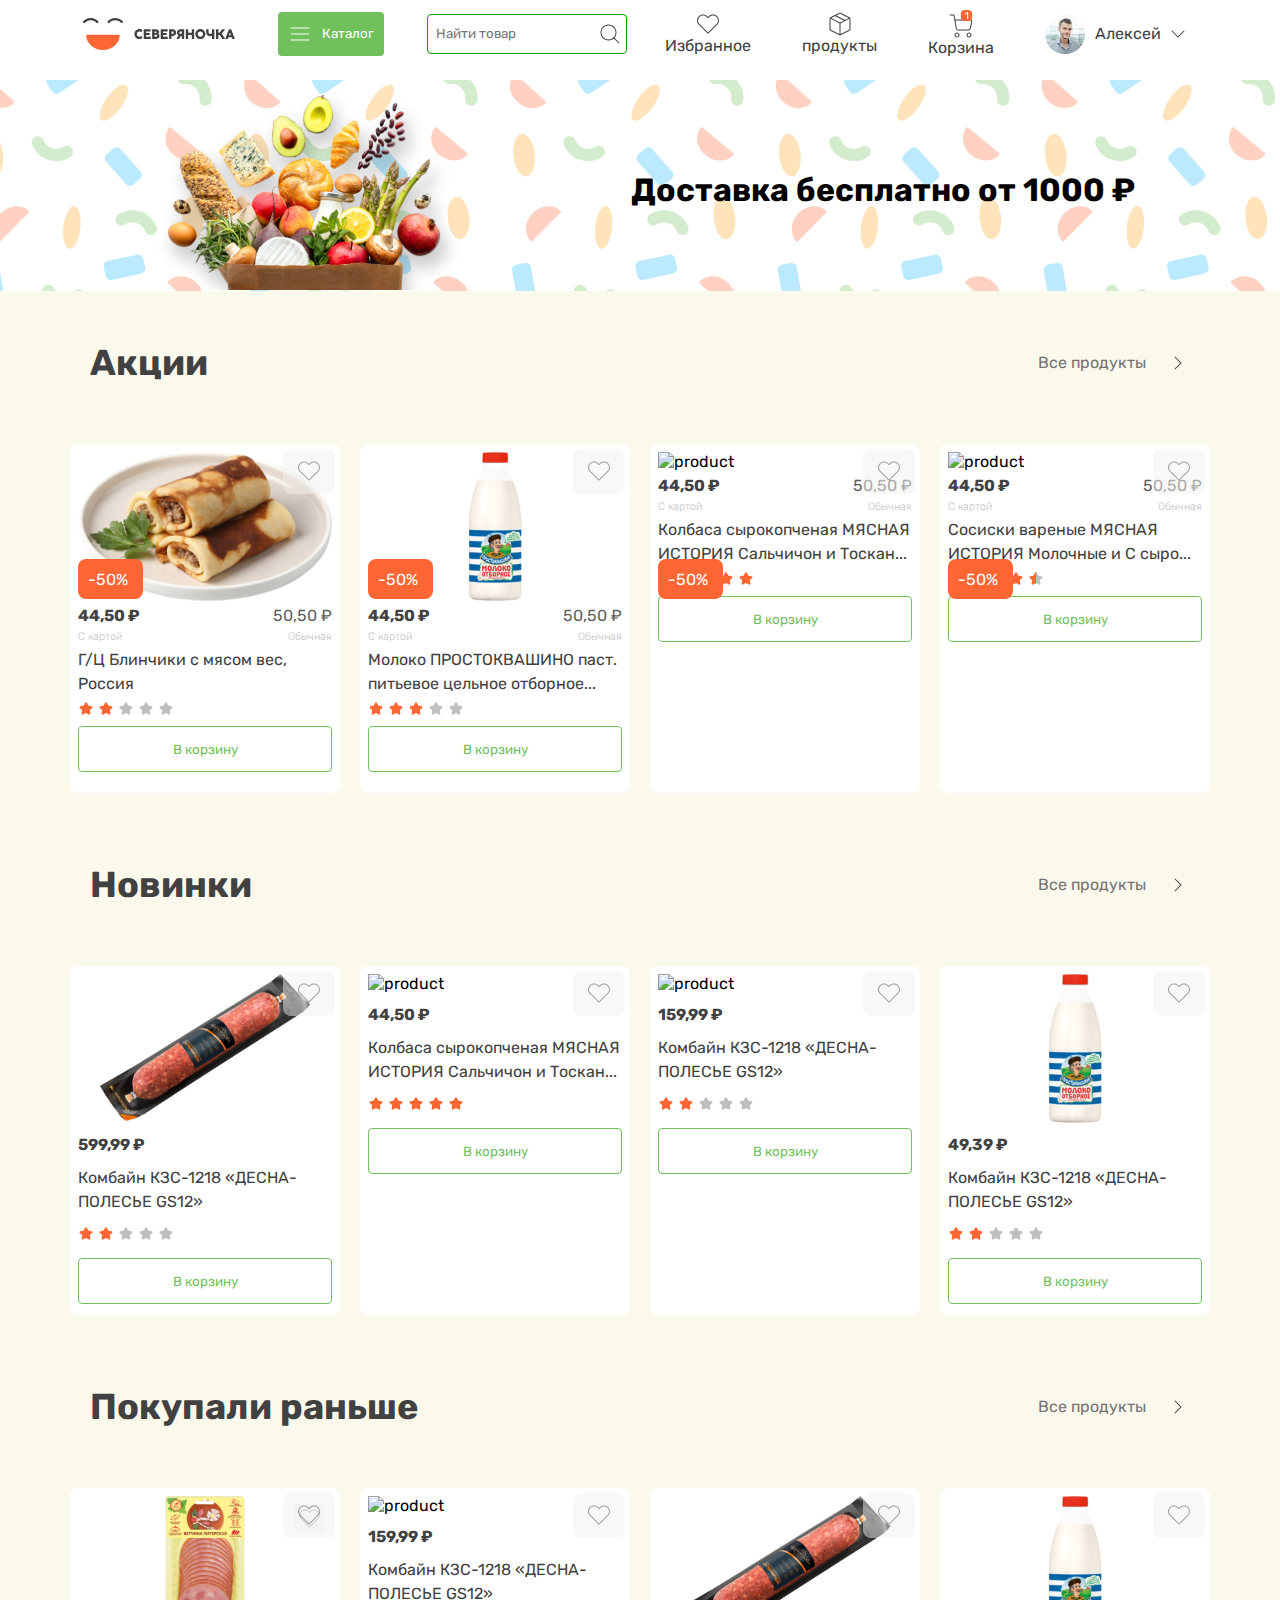
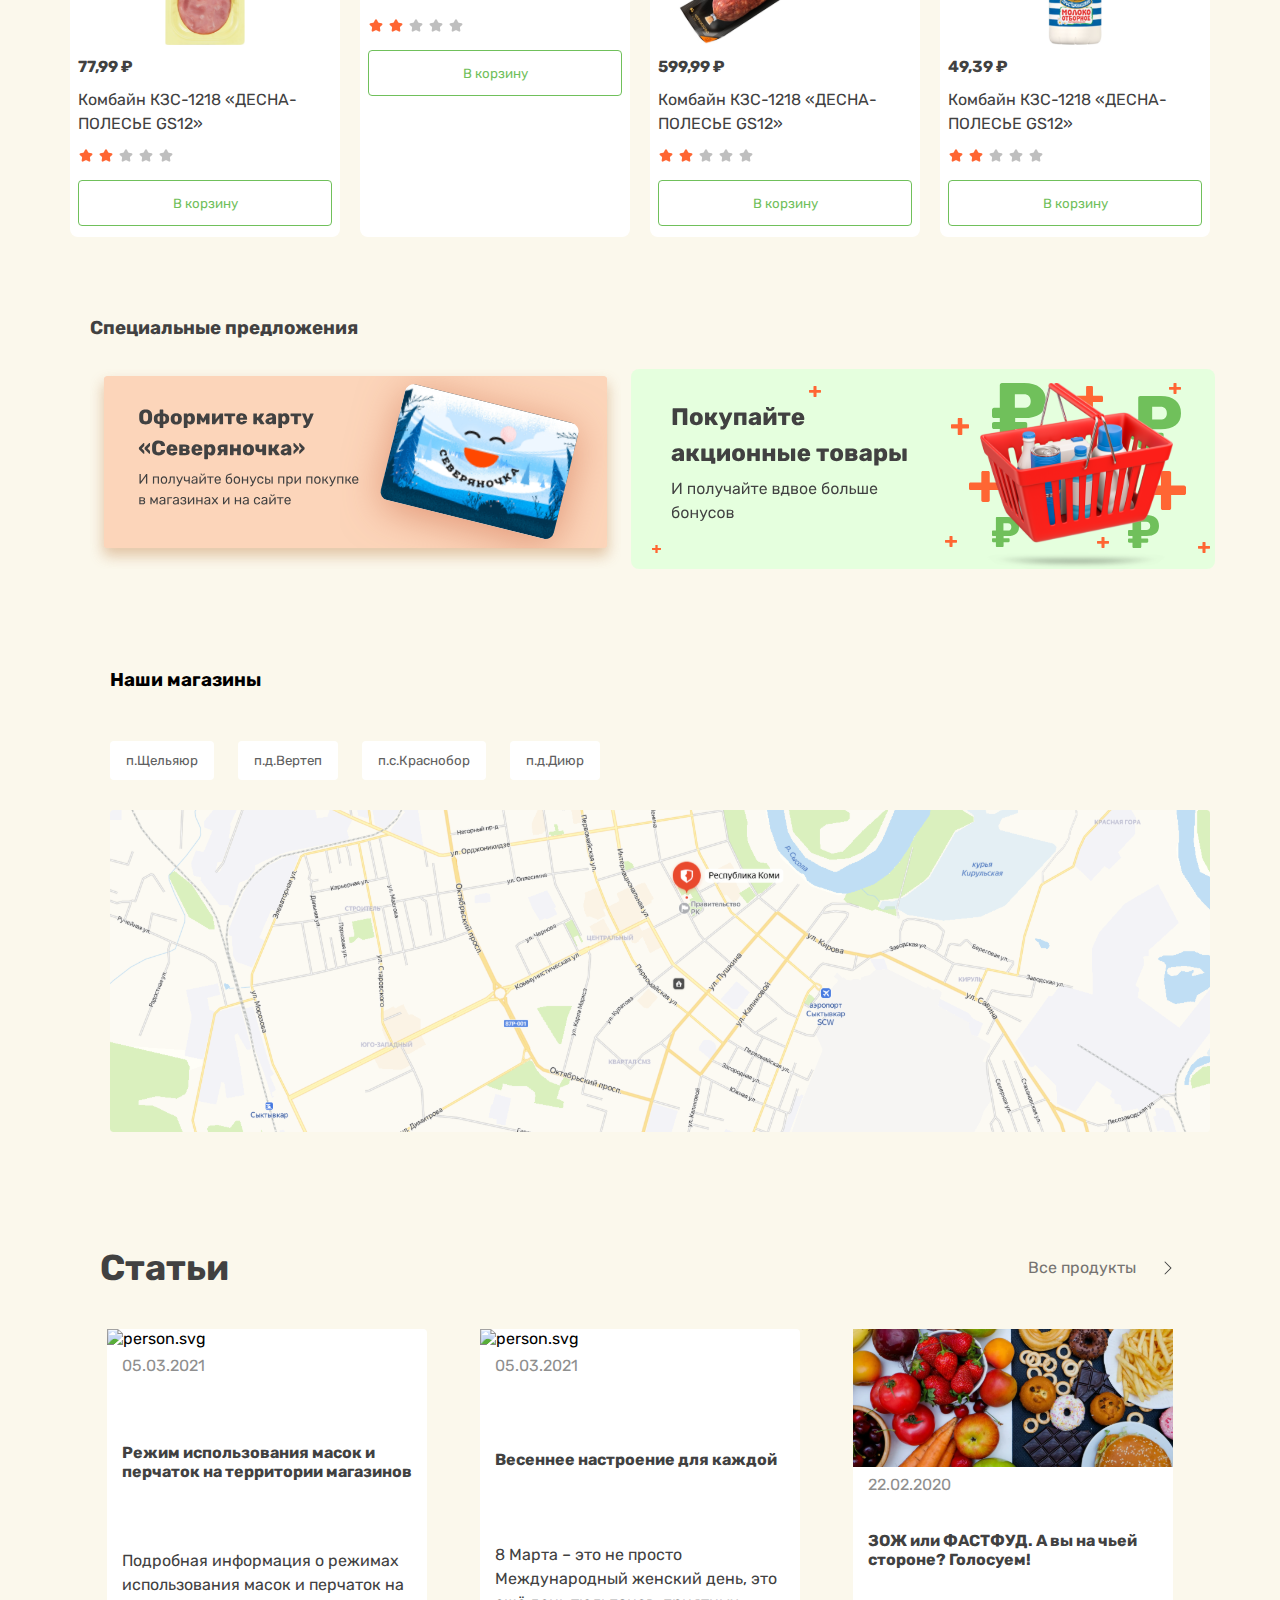
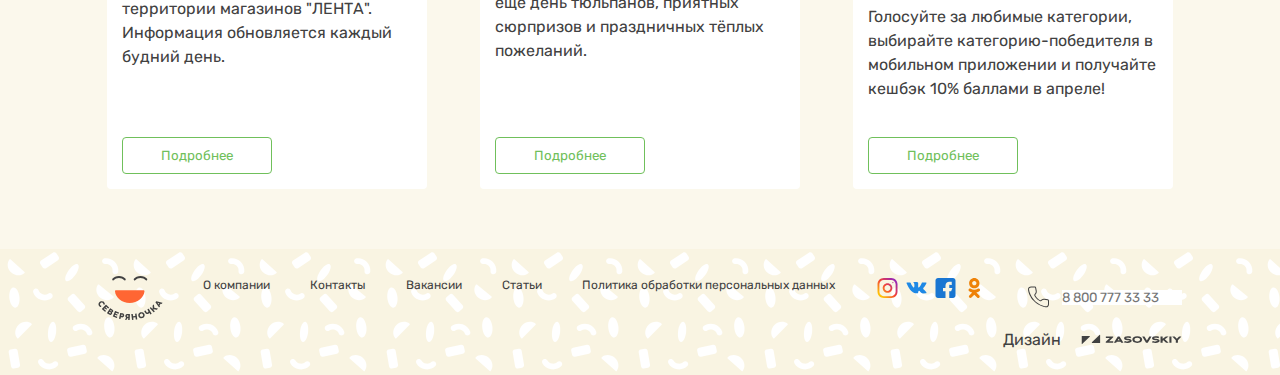
==== index.html @ 85b40b9f "HTML CSS finished" ====
<!DOCTYPE html>
<html lang="en">
  <head>
    <meta charset="UTF-8">
    <meta name="viewport" content="width=device-width, initial-scale=1.0" />
    <link rel="stylesheet" href="./scss/style.css">
    <title>Ecommerce</title>
  </head>
  <body>

    <header class="header">
      <div class="container">
        <div class="main_header">
          <div class="left">
            <img src="./assets/images/icons/logo.svg" alt="Logo.png">
           
          <button>
            <img src="./assets/images/icons/menu.svg" alt="menu">
            <p>Каталог</p>
          </button>
          <div class="input">
            <input type="search" placeholder="Найти товар" >
          <img src="./assets/images/icons/search.svg" alt=""></div>
        </div>  
        <div class="right">
          <a href="#"><img src="./assets/images/icons/heart.svg" alt=""> Избранное</a>
          <a href="#">
            <img src="./assets/images/icons/package.svg" alt=""> продукты</a>
            <a href="#"><img src="./assets/images/icons/shopping-cart-notice-num.svg" alt=""> Корзина</a>
            <div class="person">
              <img src="./assets/images/icons/avatar.svg" alt="person">
              <p style="color:rgba(65, 65, 65, 1);font-weight: 400;">Алексей</p>
              <img src="./assets/images/icons/Shape (Stroke).svg" alt="">
            </div>
        </div>
      </div>
      </div>

     
      
    </header>

    <main>
      <section class="main_1">
        <div class="container">
            <div class="asos">
              <img src="./assets/images/icons/img.svg" alt="">
              <h1>Доставка бесплатно от 1000 ₽</h1>
            </div>
        </div>
       

      </section>
      <section class="cards">
        <div class="container">
        <div class="aksiya">
          <h1>Акции</h1>
          <div class="vse"><p>Все продукты</p>
            <img style="cursor:pointer" src="./assets/images/icons/chevron-right.svg" alt=""></div>
        </div>
<div class="hammasi">
  
  <div class="card">
    <img src="./assets/images/icons/image.svg" alt="product">
    <div class="cost">
      <strong>44,50 ₽</strong>
      <p>50,50 ₽</p>
    </div>
    <div class="cost">
      <h6>С картой</h6>
      <h6>Обычная</h6>
    </div>
    <div class="bes">
      <h5>Г/Ц Блинчики с мясом вес, Россия</h5>
    </div>
    <div class="st">
      <img src="./assets/images/icons/star.svg" alt="star">
      <img src="./assets/images/icons/star.svg" alt="star">
      <img src="./assets/images/icons/star (1).svg" alt="star">
      <img src="./assets/images/icons/star (1).svg" alt="star">
      <img src="./assets/images/icons/star (1).svg" alt="star">
    </div>

    <button>В корзину</button>
  </div>
  <div class="card">
    <img src="./assets/images/icons/kefir.svg" alt="product">
    <div class="cost">
      <strong>44,50 ₽</strong>
      <p>50,50 ₽</p>
    </div>
    <div class="cost">
      <h6>С картой</h6>
      <h6>Обычная</h6>
    </div>
    <div class="bes">
      <h5>Молоко ПРОСТОКВАШИНО паст. питьевое цельное отборное...</h5>
    </div>
    <div class="st">
      <img src="./assets/images/icons/star.svg" alt="star">
      <img src="./assets/images/icons/star.svg" alt="star">
      <img src="./assets/images/icons/star.svg" alt="star">
      <!-- <img src="./assets/images/icons/star (1).svg" alt="star"> -->
      <img src="./assets/images/icons/star (1).svg" alt="star">
      <img src="./assets/images/icons/star (1).svg" alt="star">
    </div>

    <button>В корзину</button>
  </div>
  <div class="card">
    <img src="./assets/images/icons/kitob.svg" alt="product">
    <div class="cost">
      <strong>44,50 ₽</strong>
      <p>50,50 ₽</p>
    </div>
    <div class="cost">
      <h6>С картой</h6>
      <h6>Обычная</h6>
    </div>
    <div class="bes">
      <h5>Колбаса сырокопченая МЯСНАЯ ИСТОРИЯ Сальчичон и Тоскан...</h5>
    </div>
    <div class="st">
      <img src="./assets/images/icons/star.svg" alt="star">
      <img src="./assets/images/icons/star.svg" alt="star">
      <img src="./assets/images/icons/star.svg" alt="star">
      <img src="./assets/images/icons/star.svg" alt="star">
      <img src="./assets/images/icons/star.svg" alt="star">
      <!-- <img src="./assets/images/icons/star (1).svg" alt="star">
      <img src="./assets/images/icons/star (1).svg" alt="star">
      <img src="./assets/images/icons/star (1).svg" alt="star"> -->
    </div>

    <button>В корзину</button>
  </div>
  <div class="card">
    <img src="./assets/images/icons/sasiska.svg" alt="product">
    <div class="cost">
      <strong>44,50 ₽</strong>
      <p>50,50 ₽</p>
    </div>
    <div class="cost">
      <h6>С картой</h6>
      <h6>Обычная</h6>
    </div>
    <div class="bes">
      <h5>Сосиски вареные МЯСНАЯ ИСТОРИЯ Молочные и С сыро...</h5>
    </div>
    <div class="st">
      <img src="./assets/images/icons/star.svg" alt="star">
      <img src="./assets/images/icons/star.svg" alt="star">
      <img src="./assets/images/icons/star.svg" alt="star">
      <img src="./assets/images/icons/star.svg" alt="star">
      <img src="./assets/images/icons/yarimta.svg" alt="star">
      <!-- <img src="./assets/images/icons/star (1).svg" alt="star">
      <img src="./assets/images/icons/star (1).svg" alt="star">
      <img src="./assets/images/icons/star (1).svg" alt="star"> -->
    </div>

    <button>В корзину</button>
  </div>
</div>

<div class="novinki">
  <div class="aksiya">
    <h1>Новинки</h1>
    <div class="vse"><p>Все продукты</p>
      <img style="cursor:pointer" src="./assets/images/icons/chevron-right.svg" alt=""></div>
  </div>
  <div class="hammasi">
  <div class="card2">
    <img src="./assets/images/icons/kalbasa.svg" alt="product">
    <div class="cost">
      <strong>599,99 ₽</strong>
    </div>
  
    <div class="bes">
      <h5>Комбайн КЗС-1218 «ДЕСНА-ПОЛЕСЬЕ GS12»</h5>
    </div>
    <div class="st">
      <img src="./assets/images/icons/star.svg" alt="star">
      <img src="./assets/images/icons/star.svg" alt="star">
      
      <img src="./assets/images/icons/star (1).svg" alt="star">
      <img src="./assets/images/icons/star (1).svg" alt="star">
      <img src="./assets/images/icons/star (1).svg" alt="star">
    </div>

    <button>В корзину</button>
  </div>
  <div class="card2">
    <img src="./assets/images/icons/kitob.svg" alt="product">
    <div class="cost">
      <strong>44,50 ₽</strong>
    </div>
  
    <div class="bes">
      <h5>Колбаса сырокопченая МЯСНАЯ ИСТОРИЯ Сальчичон и Тоскан...</h5>
    </div>
    <div class="st">
      <img src="./assets/images/icons/star.svg" alt="star">
      <img src="./assets/images/icons/star.svg" alt="star">
      <img src="./assets/images/icons/star.svg" alt="star">
      <img src="./assets/images/icons/star.svg" alt="star">
      <img src="./assets/images/icons/star.svg" alt="star">
    
    </div>

    <button>В корзину</button>
  </div>
  <div class="card2">
    <img src="./assets/images/icons/sasiska.svg" alt="product">
    <div class="cost">
      <strong>159,99 ₽</strong>
    </div>
  
    <div class="bes">
      <h5>Комбайн КЗС-1218 «ДЕСНА-ПОЛЕСЬЕ GS12»</h5>
    </div>
    <div class="st">
      <img src="./assets/images/icons/star.svg" alt="star">
      <img src="./assets/images/icons/star.svg" alt="star">
      <!-- <img src="./assets/images/icons/star.svg" alt="star">
      <img src="./assets/images/icons/star.svg" alt="star">
      <img src="./assets/images/icons/yarimta.svg" alt="star"> -->
      <img src="./assets/images/icons/star (1).svg" alt="star">
      <img src="./assets/images/icons/star (1).svg" alt="star">
      <img src="./assets/images/icons/star (1).svg" alt="star">
    </div>

    <button>В корзину</button>
  </div>
  <div class="card2">
    <img src="./assets/images/icons/kefir.svg" alt="product">
    <div class="cost">
      <strong>49,39 ₽</strong>
    </div>
  
    <div class="bes">
      <h5>Комбайн КЗС-1218 «ДЕСНА-ПОЛЕСЬЕ GS12»</h5>
    </div>
    <div class="st">
      <img src="./assets/images/icons/star.svg" alt="star">
      <img src="./assets/images/icons/star.svg" alt="star">
      <!-- <img src="./assets/images/icons/star.svg" alt="star">
      <img src="./assets/images/icons/star.svg" alt="star">
      <img src="./assets/images/icons/yarimta.svg" alt="star"> -->
      <img src="./assets/images/icons/star (1).svg" alt="star">
      <img src="./assets/images/icons/star (1).svg" alt="star">
      <img src="./assets/images/icons/star (1).svg" alt="star">
    </div>

    <button>В корзину</button>
  </div>
</div>
</div>
<div class="novinki">
  <div class="aksiya">
    <h1>Покупали раньше</h1>
    <div class="vse"><p>Все продукты</p>
      <img style="cursor:pointer" src="./assets/images/icons/chevron-right.svg" alt=""></div>
  </div>
  <div class="hammasi">
  <div class="card2">
    <img src="./assets/images/icons/kalbasa2.svg" alt="product">
    <div class="cost">
      <strong>77,99 ₽</strong>
    </div>
  
    <div class="bes">
      <h5>Комбайн КЗС-1218 «ДЕСНА-ПОЛЕСЬЕ GS12»</h5>
    </div>
    <div class="st">
      <img src="./assets/images/icons/star.svg" alt="star">
      <img src="./assets/images/icons/star.svg" alt="star">
      <img src="./assets/images/icons/star (1).svg" alt="star">
      <img src="./assets/images/icons/star (1).svg" alt="star">
      <img src="./assets/images/icons/star (1).svg" alt="star">
    </div>

    <button>В корзину</button>
  </div>
  <div class="card2">
    <img src="./assets/images/icons/kitob.svg" alt="product">
    <div class="cost">
      <strong>159,99 ₽</strong>
    </div>
  
    <div class="bes">
      <h5>Комбайн КЗС-1218 «ДЕСНА-ПОЛЕСЬЕ GS12»</h5>
    </div>
    <div class="st">
      <img src="./assets/images/icons/star.svg" alt="star">
      <img src="./assets/images/icons/star.svg" alt="star">
      <img src="./assets/images/icons/star (1).svg" alt="star">
      <img src="./assets/images/icons/star (1).svg" alt="star">
      <img src="./assets/images/icons/star (1).svg" alt="star">
    </div>

    <button>В корзину</button>
  </div>
  <div class="card2">
    <img src="./assets/images/icons/kalbasa.svg" alt="product">
    <div class="cost">
      <strong>599,99 ₽</strong>
    </div>
  
    <div class="bes">
      <h5>Комбайн КЗС-1218 «ДЕСНА-ПОЛЕСЬЕ GS12»</h5>
    </div>
    <div class="st">
      <img src="./assets/images/icons/star.svg" alt="star">
      <img src="./assets/images/icons/star.svg" alt="star">
      <!-- <img src="./assets/images/icons/star.svg" alt="star">
      <img src="./assets/images/icons/star.svg" alt="star">
      <img src="./assets/images/icons/yarimta.svg" alt="star"> -->
      <img src="./assets/images/icons/star (1).svg" alt="star">
      <img src="./assets/images/icons/star (1).svg" alt="star">
      <img src="./assets/images/icons/star (1).svg" alt="star">
    </div>

    <button>В корзину</button>
  </div>
  <div class="card2">
    <img src="./assets/images/icons/kefir.svg" alt="product">
    <div class="cost">
      <strong>49,39 ₽</strong>
    </div>
  
    <div class="bes">
      <h5>Комбайн КЗС-1218 «ДЕСНА-ПОЛЕСЬЕ GS12»</h5>
    </div>
    <div class="st">
      <img src="./assets/images/icons/star.svg" alt="star">
      <img src="./assets/images/icons/star.svg" alt="star">
      <!-- <img src="./assets/images/icons/star.svg" alt="star">
      <img src="./assets/images/icons/star.svg" alt="star">
      <img src="./assets/images/icons/yarimta.svg" alt="star"> -->
      <img src="./assets/images/icons/star (1).svg" alt="star">
      <img src="./assets/images/icons/star (1).svg" alt="star">
      <img src="./assets/images/icons/star (1).svg" alt="star">
    </div>

    <button>В корзину</button>
  </div>
</div>
</div>
      </div>
      </section>

      <section class="karta">
        <div class="container">
          <div class="ban">
        <h3>Специальные предложения</h3>
        <div class="banners">
          <img src="./assets/images/icons/banner-hover.svg" alt="banner1">
          <img src="./assets/images/icons/banner.svg" alt="">

        </div>
      </div>
      </div>
      </section>

      <section class="magazin">
        <div class="container">
          <div class="ich">
        <h3>Наши магазины</h3>
        <div class="btn">
          <button>п.Щельяюр</button>
          <button>п.д.Вертеп</button>
          <button>п.с.Краснобор</button>
          <button>п.д.Диюр</button>
        </div>
        <img src="./assets/images/icons/karta.svg" alt="karta">

      </div>
      </div>
      </section>

      <div class="stati">
        <div class="container">
          <div class="aksiya">
            <h1>Статьи</h1>
            <div class="vse"><p>Все продукты</p>
              <img style="cursor:pointer" src="./assets/images/icons/chevron-right.svg" alt=""></div>
          </div>
          <div class="stati_cards">
            <div class="stati_cards_card">
              <img src="./assets/images/icons/odam1.svg" alt="person.svg">
              <div class="but">
                <p>05.03.2021</p>
              <strong>Режим использования масок и перчаток на территории магазинов</strong>
              <h5>Подробная информация о режимах использования масок и перчаток на территории магазинов "ЛЕНТА". Информация обновляется каждый будний день.</h5>
              <button>Подробнее</button>
              </div>

            </div>
            <div class="stati_cards_card">
              <img src="./assets/images/icons/tabiat.svg" alt="person.svg">
              <div class="but">
                <p>05.03.2021</p>
              <strong>Весеннее настроение для каждой</strong>
              <h5>8 Марта – это не просто Международный женский день, это ещё день тюльпанов, приятных сюрпризов и праздничных тёплых пожеланий.</h5>
              <button>Подробнее</button>
              </div>

            </div>
            <div class="stati_cards_card">
              <img src="./assets/images/icons/meva.svg" alt="person.svg">
              <div class="but">
                <p>22.02.2020</p>
              <strong>ЗОЖ или ФАСТФУД. А вы на чьей стороне? Голосуем!</strong>
              <h5>Голосуйте за любимые категории, выбирайте категорию-победителя в мобильном приложении и получайте кешбэк 10% баллами в апреле!</h5>
              <button>Подробнее</button>
              </div>

            </div>
          </div>

        </div>

      </div>

    </main>

    <footer>
<div class="container">
  <div class="foot">
   <div class="top">
    <img src="./assets/images/icons/logo2.svg" alt="Logo.svg">
    <ul>
      <a href="#">О компании</a>
      <a href="#">Контакты</a>
      <a href="#">Вакансии</a>
      <a href="#">Статьи</a>
      <a href="#">Политика обработки персональных данных</a>
    </ul>
    <div class="social">
      <img src="./assets/images/icons/instagram.svg" alt="Instagram">
      <img src="./assets/images/icons/vkontakte.svg" alt="Instagram">
      <img src="./assets/images/icons/facebook.svg" alt="Instagram">
      <img src="./assets/images/icons/ok.svg" alt="Instagram">
    </div>
    <div class="tel">
      <label for="tel"><img src="./assets/images/icons/phone.svg" alt="Phone"></label>
      <input type="number" placeholder="8 800 777 33 33" id="tel">
    </div>
   </div>
   <div class="foot_bottom">
    <p>Дизайн</p>
    <img src="./assets/images/icons/logo-zasovskiy-small-black.svg" alt="Logo">
   </div>
  </div>
</div>

    </footer>
  
  
  </body>

</html>
---- scss/style.css ----
@import url('https://fonts.googleapis.com/css2?family=Rubik:ital,wght@0,300..900;1,300..900&display=swap');



* {
  font-family: rubik,sans-serif;
  margin: 0 ;
  padding: 0;
  box-sizing: border-box;
}
a{
  text-decoration: none;
  color: rgba(65, 65, 65, 1);
}


.container {
 max-width: 1240px;
  padding: 10px 50px ;
  margin: 0 auto !important;
}
.header{
  position: sticky;
  top: 0;
  left: 0;
  height: 80px;
  right: 0;
  z-index: 10;
  background: #fff;


}
.main_header {
  width: 100%;
  box-shadow: rgba(255, 255, 255, 1);
  display: flex;
  justify-content: space-around;
  align-items: center;

}

.left{
  width: 50%;
  display: flex;
  align-items: center;
  justify-content: space-around;
  gap: 16px;
}

button{
  display: flex;
  align-items: center;
  justify-content: center;
  /* width: 150px; */
padding: 10px 10px 10px 10px;
gap: 10px;
border-radius: 4px;
opacity: 0px;
cursor: pointer;
background: #70C05B;
color: white;
border: none;
font-weight: 400;
}
button>img{
  padding: 0;
}
input{
  outline: none;
}

.input input{
  width:100%;
height: 40px;
padding: 8px ;
/* gap: 10px; */
border-radius: 4px;
border: 1px solid rgb(2, 154, 2);
 

}
.input{
  position: relative;
}
.input>img{
  position: absolute;
  right: 5px;
  top: 8px;
}
.right{
  width: 50%;
  display: flex;
  align-items: center;
  justify-content: space-around;
  /* border: 1px black solid; */
}
.right>a{
  display: flex;
  align-items: center;
  flex-direction: column;
  text-decoration: none;
  /* gap:8px; */

  color: rgba(65, 65, 65, 1);
}

.person{
  display: flex;
  align-items: center;
  justify-content: center;
  /* border: 1px black solid; */
  gap: 10px;
}
main{

  background-color:rgba(251, 248, 236, 1);
}

.main_1{
  background: #fff;
  background-image: url(../assets/images/icons/Group\ 7100.svg);
  width: 100%;
  height: 211px;
  background-repeat: no-repeat;
  background-size: cover;
}

.asos{
  display: flex;
  align-items: center;
  justify-content: space-around;
}
.aksiya{
  display: flex;
  align-items: center;
  justify-content: space-between;
  padding: 20px;
}
.aksiya>h1{
  color:rgba(65, 65, 65, 1);
  font-size: 36px;
}
.vse{
  display: flex;
  align-items: center;
  justify-content: space-around;
  gap: 20px;
}
.cards{
  padding: 20px;
}

.card{
  position: relative;
  /* border: 1px black solid; */
  width:272px;
  z-index: 0;
  height:  349px;
  gap: 5px;
  display: flex;
  flex-direction: column;
  border-radius: 4px 0px 0px 0px;
  opacity: 0px;
  padding: 8px;
  margin-top: 40px;
  background: #fff;
  border-radius: 8px;
}

.card2{
  position: relative;
  /* border: 1px black solid; */
  width:272px;
  z-index: 0;
  height:  349px;
  gap: 12px;
  display: flex;
  flex-direction: column;
  border-radius: 4px 0px 0px 0px;
  opacity: 0px;
  padding: 8px;
  margin-top: 40px;
  background: #fff;
  border-radius: 8px;
}
.card>img{
  width: 100%;
  /* border: 1px black solid; */
  background-size: cover;
}

.card2>img{
  width: 100%;
  /* border: 1px black solid; */
  background-size: cover;
}
.cost{
  width: 100%;
  display: flex;
  justify-content: space-between;

}
.cost>p{
  font-size: 16px;
 color:  rgba(96, 96, 96, 1);
}
.cost>strong{
 color: rgba(65, 65, 65, 1);
}
.cost>h6{
  font-weight: 300;
 color: rgba(191, 191, 191, 1);
}
.bes>h5{
  color: rgba(65, 65, 65, 1);
  font-weight: 400;
font-family: Rubik;
font-size: 16px;
font-weight: 400;
line-height: 24px;
text-align: left;

}
.card>button{
  width: 100%;
  height: 46px;
  background: transparent;
  border: #70C05B 1.5px solid;
  color: #70C05B;
  transition: .4s linear all;
}
.card2>button{
  width: 100%;
  height: 46px;
  background: transparent;
  border: #70C05B 1.5px solid;
  color: #70C05B;
  transition: .4s linear all;
}
.card>button:hover{
  background: rgba(255, 102, 51, 1);
  color: white;
  border: none;
}
.card2>button:hover{
  background: rgba(255, 102, 51, 1);
  color: white;
  border: none;
}

.card::before{
  content: '-50%';
  background: rgba(255, 102, 51, 1);
  display: inline-block;
  display: inline-block;
  width: 45px;
  height: 20px;
  padding: 10px;
  border-radius: 8px;
  z-index: 5;
  color: white;
  display: flex;
  align-items: center;
  top: 115px;
  position: absolute;
  transition: .3s;
  cursor: pointer;
}



.card::after{
  content:url(../assets/images/icons/heart.svg);
  background: rgba(243, 242, 241, 1);
  width: 32px;
  height: 25px;
  padding: 10px;
  border-radius: 8px;
  z-index: 5;
  color: white;
  display: flex;
  align-self: center;
  justify-content: center;
  top: 5px;
  right: 5px;
  opacity: 50%;
  position: absolute;
  cursor: pointer;
}

.card2::after{
  content:url(../assets/images/icons/heart.svg);
  background: rgba(243, 242, 241, 1);
  width: 32px;
  height: 25px;
  padding: 10px;
  border-radius: 8px;
  z-index: 5;
  color: white;
  display: flex;
  align-self: center;
  justify-content: center;
  top: 5px;
  right: 5px;
  opacity: 50%;
  position: absolute;
  cursor: pointer;
}


.hammasi{
  display: flex;
  justify-content: space-around;
  align-items: center;
  gap: 20px;
}
.vse>p{
  color: rgba(117, 115, 113, 1);
}

.novinki{
  margin-top: 50px;
}

.karta{
  padding: 20px;
}
.karta>h3{
  margin-bottom: 30px;
}
.ban{
  padding: 20px;
}
.ban>h3{
  color: rgba(65, 65, 65, 1);
  margin-bottom: 30px;
}
.banners{
  display: flex;
  align-items: center;
  gap: 10px;
  justify-content: space-around;
}
.banners>img{
  width: 584px;
height: 200px;
gap: 10px;
border-radius: 8px;
opacity: 0px;
transition: .3s linear;
}
.banners>img:hover{
  box-shadow: 0px 0px 18px 3px rgb(109, 108, 108);
}

.ich{
  padding: 40px;
}
.ich>h3{
  margin-bottom: 50px;
}
.ich>img{
  max-width: 1100px;
  cursor: pointer;
  cursor: pointer;
}
.btn{
  display: flex;
  align-items: center;
  gap:24px;
  margin-bottom: 30px;
}
.btn>button{
  background: #fff;
  color: rgba(96, 96, 96, 1);
padding: 12px 16px;
transition: .4s linear;
}
.btn>button:hover{
  background: #70C05B;
  color: white;
}
.stati{
  padding: 30px;
}

.stati_cards{
  padding: 20px;
  display: flex;
  align-items: center;
  justify-content: space-around;
  gap: 40px;
}
.stati_cards_card{
  font-family: rubik;
  /* border: 1px black solid; */
  width: 320px;
  background: #fff;
height: 460px;
border-radius: 4px;
display: flex;
gap: 8px;
flex-direction: column;

}
.but{

  padding-left: 15px;
  padding-right: 15px;
  gap: 8px;
  display: flex;
  justify-content: space-between;
  height: 100%;
  flex-direction: column;
  padding-bottom: 15px;
}
.but>p{
color: rgba(143, 143, 143, 1);
}
.but>strong{
color: rgba(65, 65, 65, 1);
}
.but>button{
  width: 150px;
color: #70C05B;
background: #fff;
border: #70C05B 1px solid;
transition: .4s linear;
}
.but>button:hover{
  background: #70C05B;
  border: 1px solid transparent ;
  color: white;

}
.but>h5{
  color: rgba(65, 65, 65, 1);
  font-family: Rubik;
  font-size: 16px;
  font-weight: 400;
  line-height: 24px;
  text-align: left;
  
}

footer{
  background-color:rgba(249, 244, 226, 1);
display: flex;
align-items: center;

  height: 126px;
  background-image: url(../assets/images/icons/pattern2.svg);
}
.foot{
  display: flex;
  align-items: center;
  justify-content: space-around;
  flex-direction: column;
  gap :10px;
}
ul{
  display: flex;
  gap: 40px;

font-family: Rubik;
font-size: 12px;
font-weight: 400;
line-height: 18px;
text-align: left;

}
.top{
  width: 100%;
  justify-self: space-around;
  gap: 40px;
  display: flex;
}
.tel{
  gap: 10px;
  display: flex;
  align-items: center;

}
.tel>input{
  width: 120px;
  border: none;
  outline: none;
}
.foot_bottom{
  color: rgba(65, 65, 65, 1);
  display: flex;
  align-self: flex-end;
  gap: 20px;
}
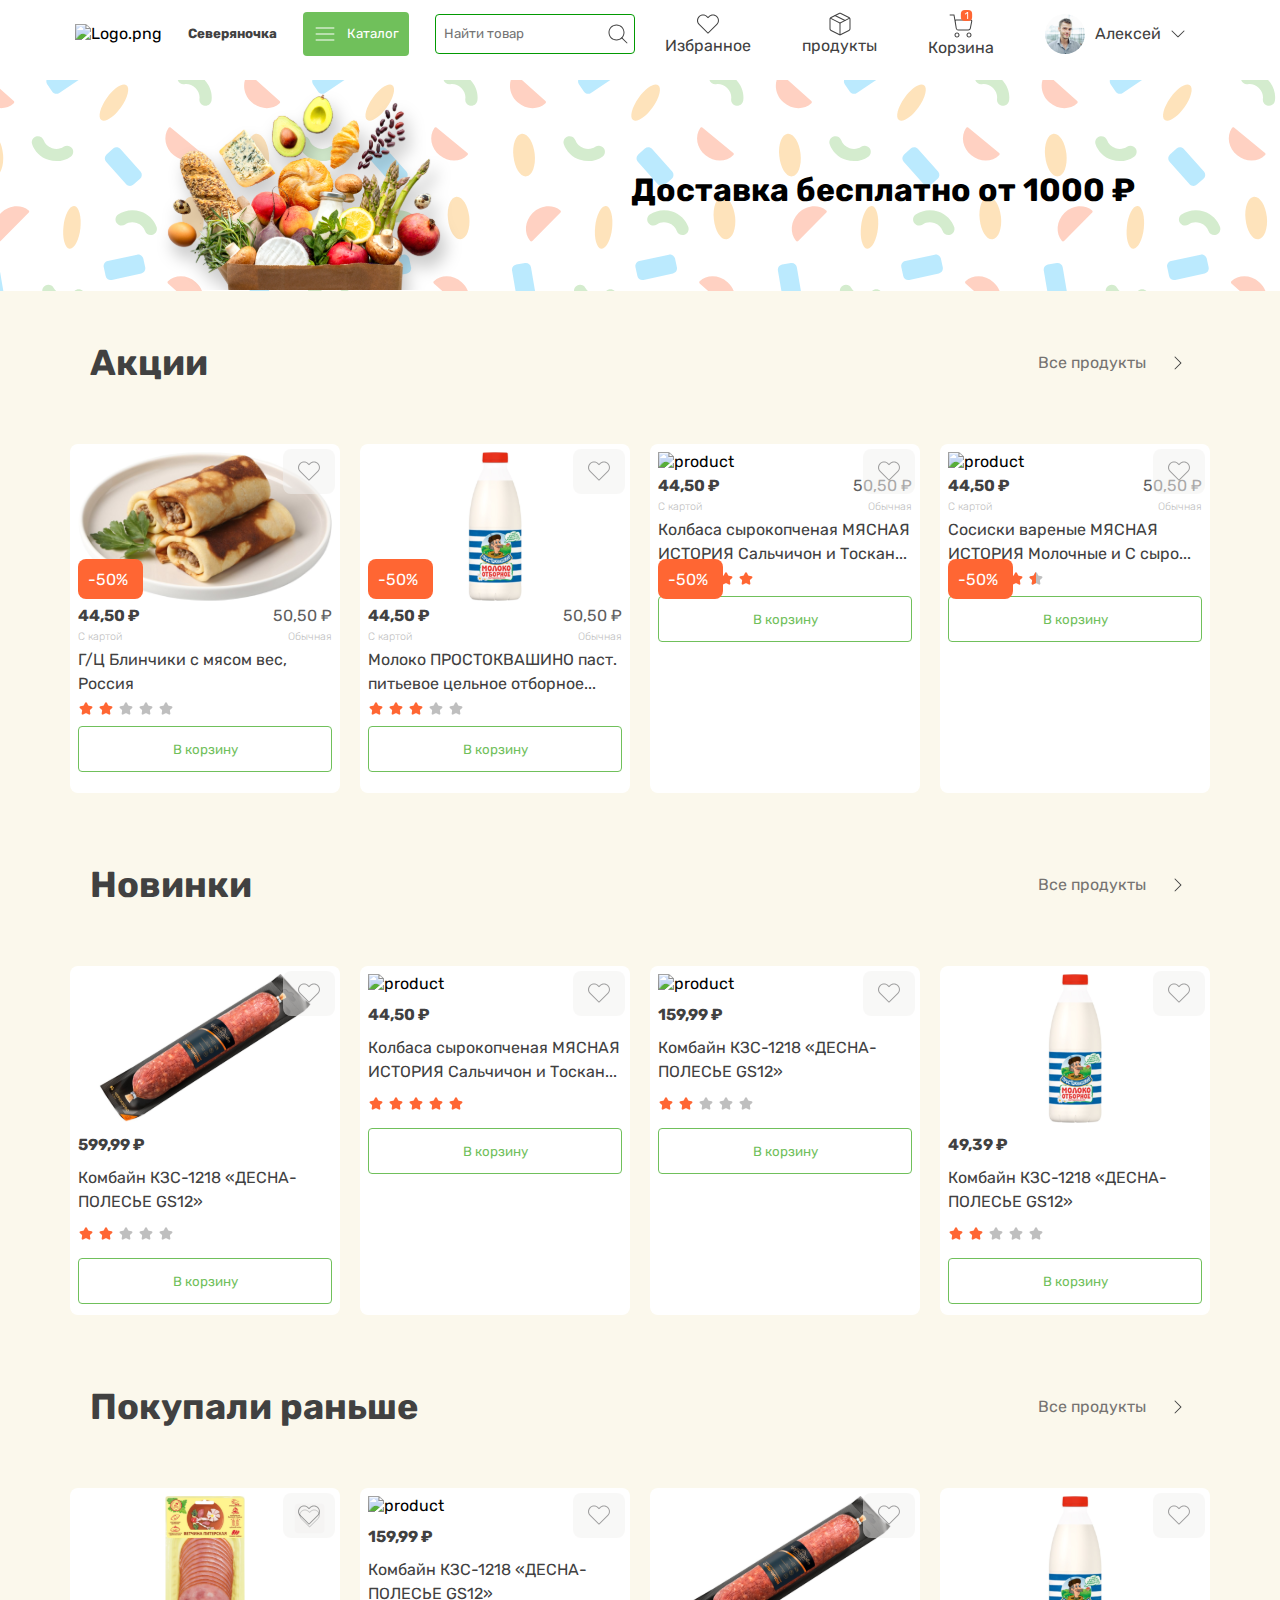
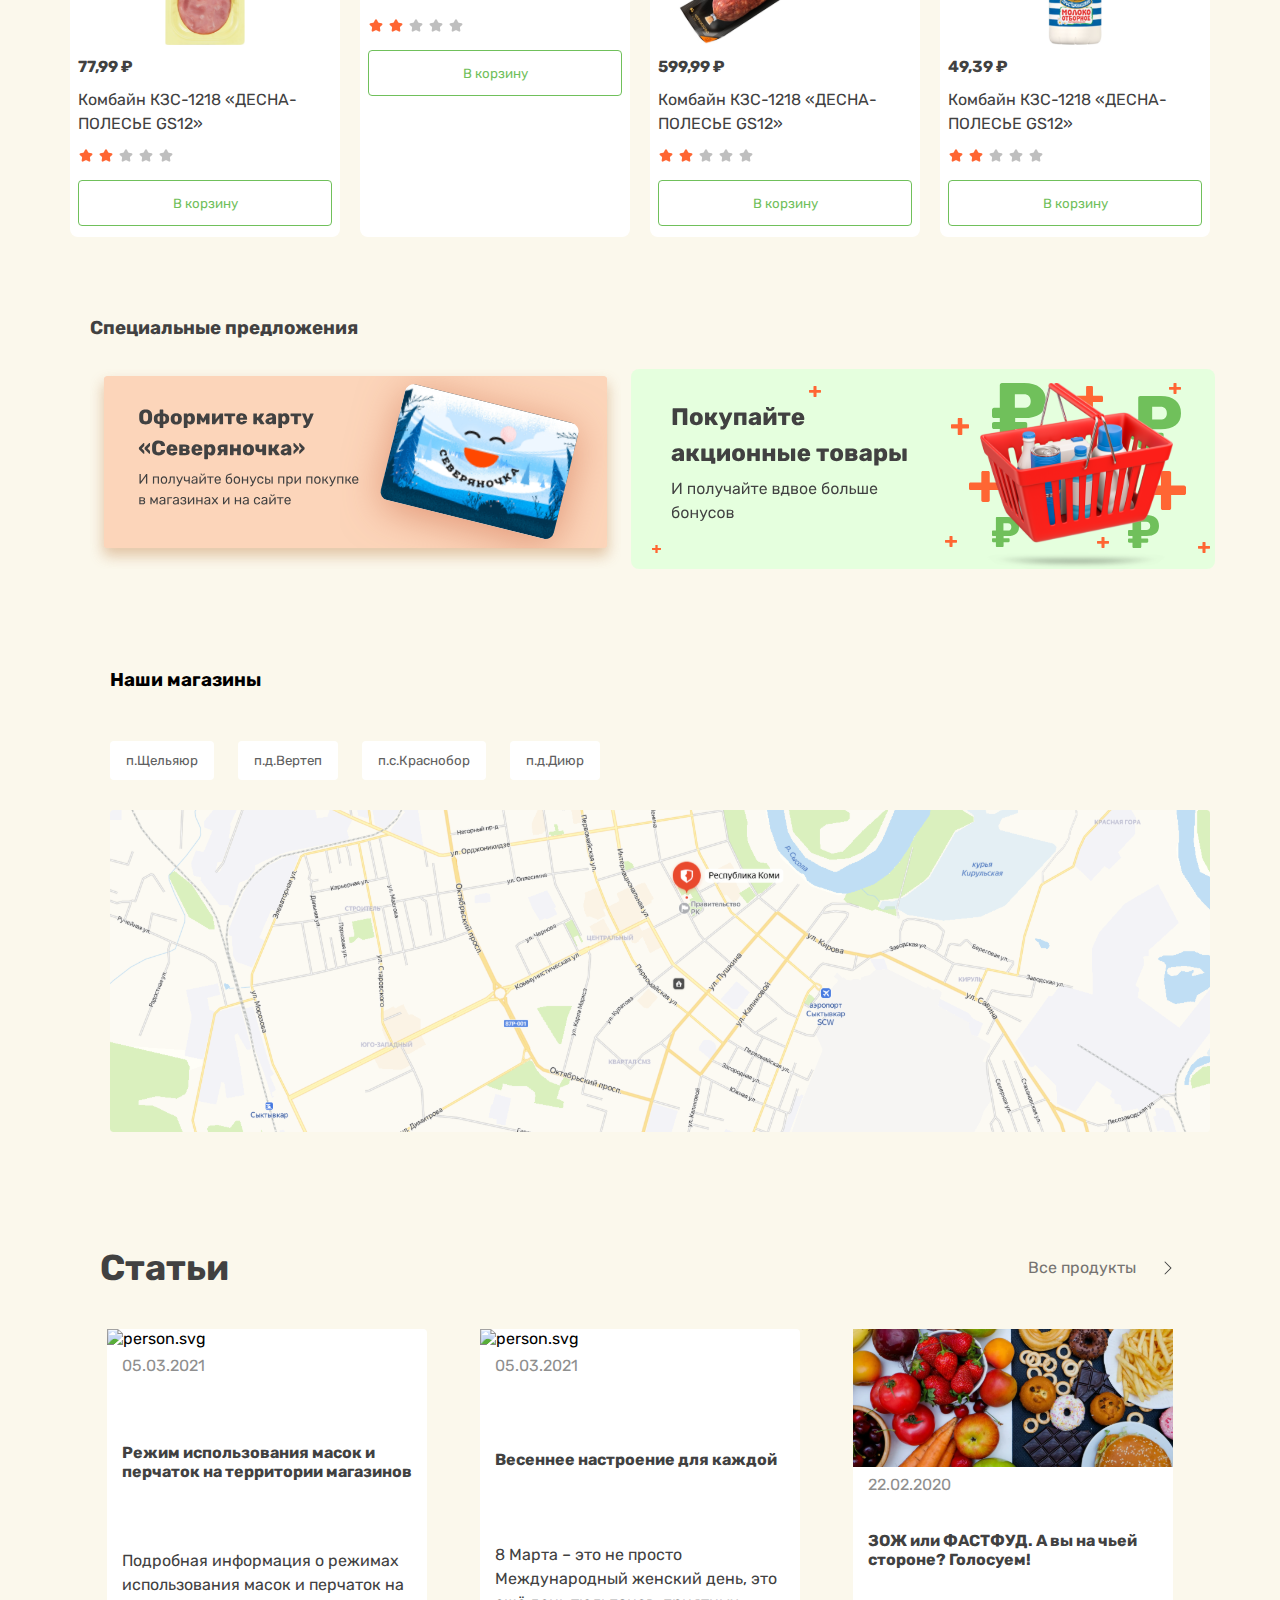
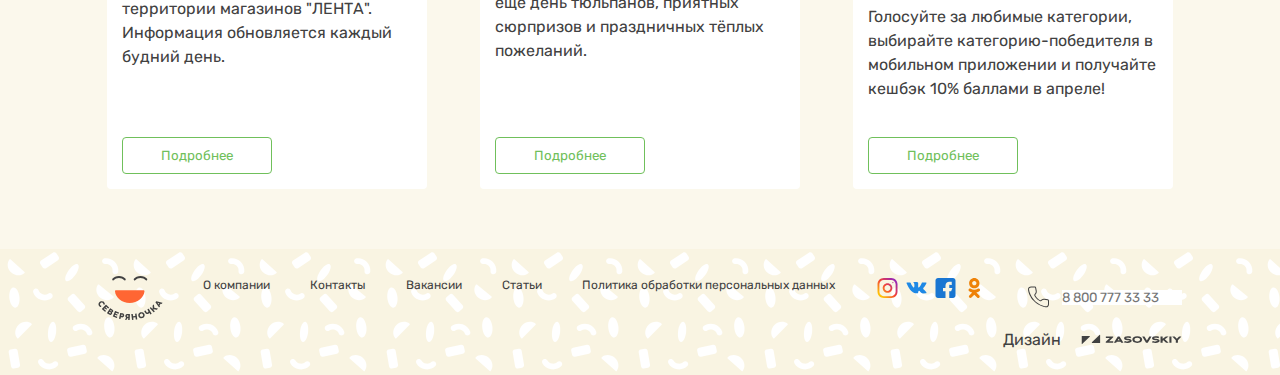
==== commit 89fe1e8c: "media768" ====
--- a/index.html
+++ b/index.html
@@ -12,7 +12,8 @@
       <div class="container">
         <div class="main_header">
           <div class="left">
-            <img src="./assets/images/icons/logo.svg" alt="Logo.png">
+            <img src="./assets/images/icons/group.svg" alt="Logo.png">
+            <h5>Северяночка</h5>
            
           <button>
             <img src="./assets/images/icons/menu.svg" alt="menu">
@@ -30,7 +31,7 @@
             <div class="person">
               <img src="./assets/images/icons/avatar.svg" alt="person">
               <p style="color:rgba(65, 65, 65, 1);font-weight: 400;">Алексей</p>
-              <img src="./assets/images/icons/Shape (Stroke).svg" alt="">
+              <img class="icon_shape" src="./assets/images/icons/Shape (Stroke).svg" alt="">
             </div>
         </div>
       </div>
@@ -48,9 +49,8 @@
               <h1>Доставка бесплатно от 1000 ₽</h1>
             </div>
         </div>
-       
-
       </section>
+
       <section class="cards">
         <div class="container">
         <div class="aksiya">
@@ -377,7 +377,7 @@
       </div>
       </section>
 
-      <div class="stati">
+      <section class="stati">
         <div class="container">
           <div class="aksiya">
             <h1>Статьи</h1>
@@ -419,7 +419,7 @@
 
         </div>
 
-      </div>
+      </section>
 
     </main>
 
--- a/scss/style.css
+++ b/scss/style.css
@@ -45,6 +45,9 @@
   align-items: center;
   justify-content: space-around;
   gap: 16px;
+}
+.left>h5{
+  color: rgba(65, 65, 65, 1);
 }
 
 button{
@@ -491,4 +494,524 @@
   display: flex;
   align-self: flex-end;
   gap: 20px;
+}
+
+
+
+/*////////////////// MEDIA///////////// */
+
+
+@media (max-width: 768px){
+
+  .container {
+    max-width: 1240px;
+     padding: 10px 20px ;
+     margin: 0 auto !important;
+   }
+   .header{
+    width: 100%;
+     position: sticky;
+     top: 0;
+     left: 0;
+     height: 80px;
+     right: 0;
+     z-index: 10;
+     background: #fff;
+   
+   
+   }
+   .main_header {
+     width: 100%;
+     box-shadow: rgba(255, 255, 255, 1);
+     display: flex;
+     justify-content: space-around;
+     align-items: center;
+   
+   }
+   
+   .left{
+     width: 50%;
+     display: flex;
+     align-items: center;
+     justify-content: space-around;
+     gap: 16px;
+   }
+   .left>h5{
+    display: none;
+     color: rgba(65, 65, 65, 1);
+   }
+   
+   button{
+     display: flex;
+     align-items: center;
+     justify-content: center;
+     /* width: 150px; */
+   padding: 10px 10px 10px 10px;
+   gap: 10px;
+   border-radius: 4px;
+   opacity: 0px;
+   cursor: pointer;
+   background: #70C05B;
+   color: white;
+   border: none;
+   font-weight: 400;
+   }
+   button>img{
+     padding: 0;
+   }
+   button>p{
+    display: none;
+   }
+   input{
+     outline: none;
+   }
+   
+   .input input{
+     width:100%;
+   height: 40px;
+   padding: 8px ;
+   /* gap: 10px; */
+   border-radius: 4px;
+   border: 1px solid rgb(2, 154, 2);
+    
+   
+   }
+   .input{
+     position: relative;
+   }
+   .input>img{
+     position: absolute;
+     right: 5px;
+     top: 8px;
+   }
+   .right{
+     width: 50%;
+     display: flex;
+     align-items: center;
+     justify-content: space-around;
+     /* border: 1px black solid; */
+   }
+   .right>a{
+     display: flex;
+     align-items: center;
+     flex-direction: column;
+     text-decoration: none;
+     font-family: Rubik;
+     font-size: 12px;
+     font-weight: 400;
+     line-height: 18px;
+     text-align: center;
+     
+     color: rgba(65, 65, 65, 1);
+   }
+   
+   .person{
+     display: flex;
+     align-items: center;
+     justify-content: center;
+     /* border: 1px black solid; */
+     gap: 10px;
+   }
+   .person>p{
+    display: none;
+   }
+   .icon_shape{
+    display: none;
+   }
+   main{
+   
+     background-color:rgba(251, 248, 236, 1);
+   }
+   
+   .main_1{
+     background: #fff;
+     background-image: url(../assets/images/icons/Group\ 7100.svg);
+     width: 100%;
+     height: 211px;
+     background-repeat: no-repeat;
+     background-size: cover;
+   }
+   
+   .asos{
+     display: flex;
+     align-items: center;
+     justify-content: space-around;
+   }
+   .aksiya{
+     display: flex;
+     align-items: center;
+     justify-content: space-between;
+     padding: 20px;
+   }
+   .aksiya>h1{
+     color:rgba(65, 65, 65, 1);
+     font-size: 24px;
+   }
+   .vse{
+     display: flex;
+     align-items: center;
+     justify-content: space-around;
+     gap: 20px;
+     font-size: 16px;
+   }
+
+   .cards{
+     padding: 20px;
+   }
+   
+   .card{
+     position: relative;
+     /* border: 1px black solid; */
+     width:272px;
+     z-index: 0;
+     height:  370px;
+     /* gap: 5px; */
+     display: flex;
+     flex-direction: column;
+     border-radius: 4px 0px 0px 0px;
+     opacity: 0px;
+     padding: 8px;
+     justify-content: space-between;
+     margin-top: 40px;
+     background: #fff;
+     border-radius: 8px;
+   }
+   
+   .card2{
+     position: relative;
+     /* border: 1px black solid; */
+     width:272px;
+     z-index: 0;
+     height:  350px;
+     /* line-height: 15px; */
+     /* gap: 12px; */
+     display: flex;
+     justify-content: space-evenly;
+     flex-direction: column;
+     border-radius: 4px 0px 0px 0px;
+     opacity: 0px;
+     padding: 8px;
+     margin-top: 40px;
+     background: #fff;
+     border-radius: 8px;
+   }
+   .card>img{
+     width: 100%;
+     /* border: 1px black solid; */
+     background-size: cover;
+   }
+   
+   .card2>img{
+     width: 100%;
+     /* border: 1px black solid; */
+     background-size: cover;
+   }
+   .cost{
+     width: 100%;
+     display: flex;
+     justify-content: space-between;
+   
+   }
+   .cost>p{
+     font-size: 16px;
+    color:  rgba(96, 96, 96, 1);
+   }
+   .cost>strong{
+    font-size: 18px;
+    color: rgba(65, 65, 65, 1);
+   }
+   .cost>h6{
+     font-weight: 300;
+    color: rgba(191, 191, 191, 1);
+   }
+   .bes>h5{
+     color: rgba(65, 65, 65, 1);
+     font-weight: 400;
+   font-family: Rubik;
+   font-size: 14px;
+   font-weight: 400;
+   line-height: 24px;
+   text-align: left;
+   
+   }
+   .card>button{
+     width: 100%;
+     height: 46px;
+     background: transparent;
+     border: #70C05B 1.5px solid;
+     color: #70C05B;
+     transition: .4s linear all;
+   }
+   .card2>button{
+     width: 100%;
+     height: 46px;
+     background: transparent;
+     border: #70C05B 1.5px solid;
+     color: #70C05B;
+     transition: .4s linear all;
+   }
+   .card>button:hover{
+     background: rgba(255, 102, 51, 1);
+     color: white;
+     border: none;
+   }
+   .card2>button:hover{
+     background: rgba(255, 102, 51, 1);
+     color: white;
+     border: none;
+   }
+   
+   .card::before{
+     content: '-50%';
+     background: rgba(255, 102, 51, 1);
+     display: inline-block;
+     display: inline-block;
+     width: 35px;
+     height: 15px;
+     padding: 10px;
+     border-radius: 8px;
+     z-index: 5;
+     color: white;
+     display: flex;
+     font-size: 16px;
+     align-items: center;
+     top: 90px;
+     position: absolute;
+     transition: .3s;
+     cursor: pointer;
+   }
+   
+   
+   
+   .card::after{
+     content:url(../assets/images/icons/heart.svg);
+     background: rgba(243, 242, 241, 1);
+     width: 32px;
+     height: 25px;
+     padding: 10px;
+     border-radius: 8px;
+     z-index: 5;
+     color: white;
+     display: flex;
+     align-self: center;
+     justify-content: center;
+     top: 5px;
+     right: 5px;
+     opacity: 50%;
+     position: absolute;
+     cursor: pointer;
+   }
+   
+   .card2::after{
+     content:url(../assets/images/icons/heart.svg);
+     background: rgba(243, 242, 241, 1);
+     width: 32px;
+     height: 25px;
+     padding: 10px;
+     border-radius: 8px;
+     z-index: 5;
+     color: white;
+     display: flex;
+     align-self: center;
+     justify-content: center;
+     top: 5px;
+     right: 5px;
+     opacity: 50%;
+     position: absolute;
+     cursor: pointer;
+   }
+   
+   
+   .hammasi{
+     display: flex;
+     justify-content: space-around;
+     align-items: center;
+     gap: 20px;
+   }
+
+   .card:last-child{
+    display: none;
+   }
+   .card2:last-child{
+    display: none;
+   }
+   .vse>p{
+     color: rgba(117, 115, 113, 1);
+   }
+   
+   .novinki{
+     margin-top: 50px;
+   }
+   
+   .karta{
+     padding: 20px;
+   }
+   .karta>h3{
+     margin-bottom: 30px;
+   }
+   .ban{
+     padding: 20px;
+   }
+   .ban>h3{
+     color: rgba(65, 65, 65, 1);
+     margin-bottom: 30px;
+   }
+   .banners{
+     display: flex;
+     align-items: center;
+     gap: 10px;
+     justify-content: space-around;
+   }
+   .banners>img{
+     width: 584px;
+   height: 200px;
+   gap: 10px;
+   border-radius: 8px;
+   opacity: 0px;
+   transition: .3s linear;
+   }
+   .banners>img:hover{
+     box-shadow: 0px 0px 18px 3px rgb(109, 108, 108);
+   }
+   
+   .ich{
+     padding: 40px;
+   }
+   .ich>h3{
+     margin-bottom: 50px;
+   }
+   .ich>img{
+     max-width: 1100px;
+     cursor: pointer;
+     cursor: pointer;
+   }
+   .btn{
+     display: flex;
+     align-items: center;
+     gap:24px;
+     margin-bottom: 30px;
+   }
+   .btn>button{
+     background: #fff;
+     color: rgba(96, 96, 96, 1);
+   padding: 12px 16px;
+   transition: .4s linear;
+   }
+   .btn>button:hover{
+     background: #70C05B;
+     color: white;
+   }
+   .stati{
+     padding: 30px;
+   }
+   
+   .stati_cards{
+     padding: 20px;
+     display: flex;
+     align-items: center;
+     justify-content: space-around;
+     gap: 40px;
+   }
+   .stati_cards_card{
+     font-family: rubik;
+     /* border: 1px black solid; */
+     width: 320px;
+     background: #fff;
+   height: 460px;
+   border-radius: 4px;
+   display: flex;
+   gap: 8px;
+   flex-direction: column;
+   
+   }
+   .but{
+   
+     padding-left: 15px;
+     padding-right: 15px;
+     gap: 8px;
+     display: flex;
+     justify-content: space-between;
+     height: 100%;
+     flex-direction: column;
+     padding-bottom: 15px;
+   }
+   .but>p{
+   color: rgba(143, 143, 143, 1);
+   }
+   .but>strong{
+   color: rgba(65, 65, 65, 1);
+   }
+   .but>button{
+     width: 150px;
+   color: #70C05B;
+   background: #fff;
+   border: #70C05B 1px solid;
+   transition: .4s linear;
+   }
+   .but>button:hover{
+     background: #70C05B;
+     border: 1px solid transparent ;
+     color: white;
+   
+   }
+   .but>h5{
+     color: rgba(65, 65, 65, 1);
+     font-family: Rubik;
+     font-size: 16px;
+     font-weight: 400;
+     line-height: 24px;
+     text-align: left;
+     
+   }
+   
+   footer{
+     background-color:rgba(249, 244, 226, 1);
+   display: flex;
+   align-items: center;
+   
+     height: 126px;
+     background-image: url(../assets/images/icons/pattern2.svg);
+   }
+   .foot{
+     display: flex;
+     align-items: center;
+     justify-content: space-around;
+     flex-direction: column;
+     gap :10px;
+   }
+   ul{
+     display: flex;
+     gap: 40px;
+   
+   font-family: Rubik;
+   font-size: 12px;
+   font-weight: 400;
+   line-height: 18px;
+   text-align: left;
+   
+   }
+   .top{
+     width: 100%;
+     justify-self: space-around;
+     gap: 40px;
+     display: flex;
+   }
+   .tel{
+     gap: 10px;
+     display: flex;
+     align-items: center;
+   
+   }
+   .tel>input{
+     width: 120px;
+     border: none;
+     outline: none;
+   }
+   .foot_bottom{
+     color: rgba(65, 65, 65, 1);
+     display: flex;
+     align-self: flex-end;
+     gap: 20px;
+   }
+   
 }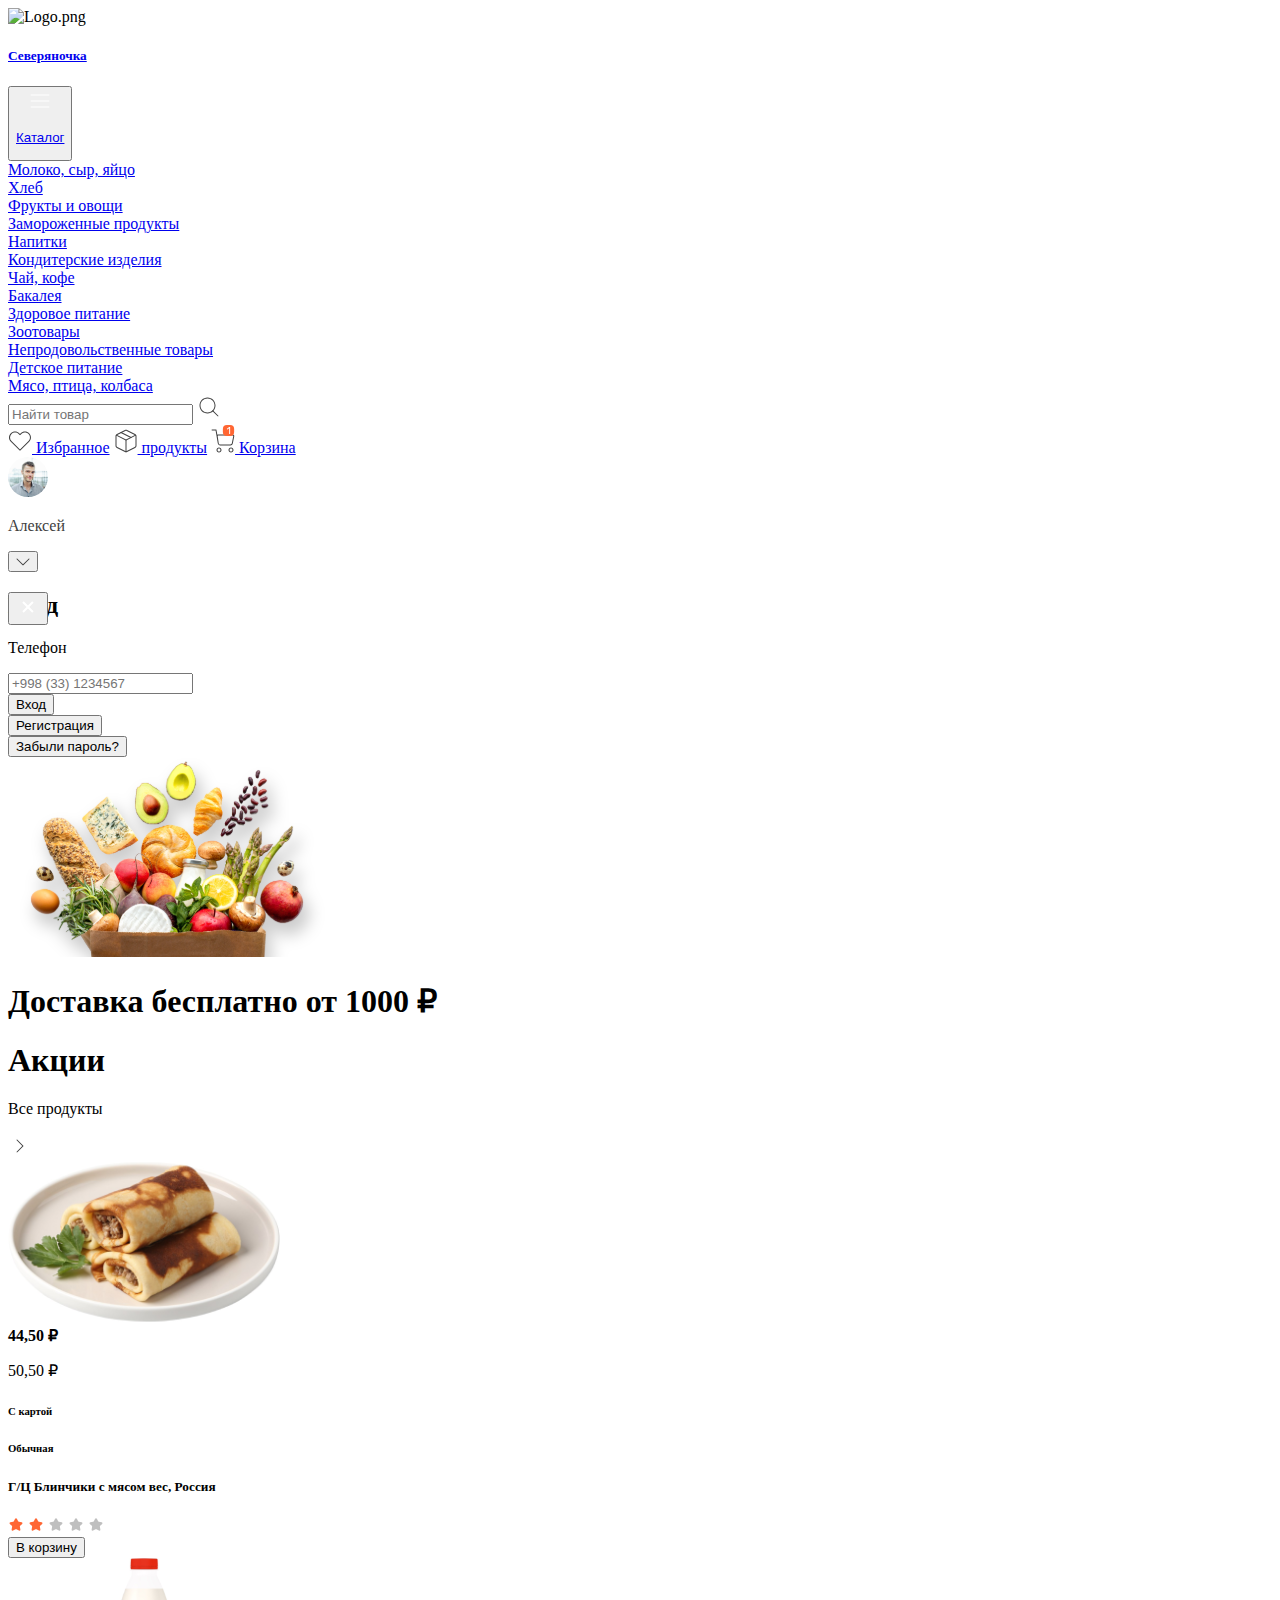
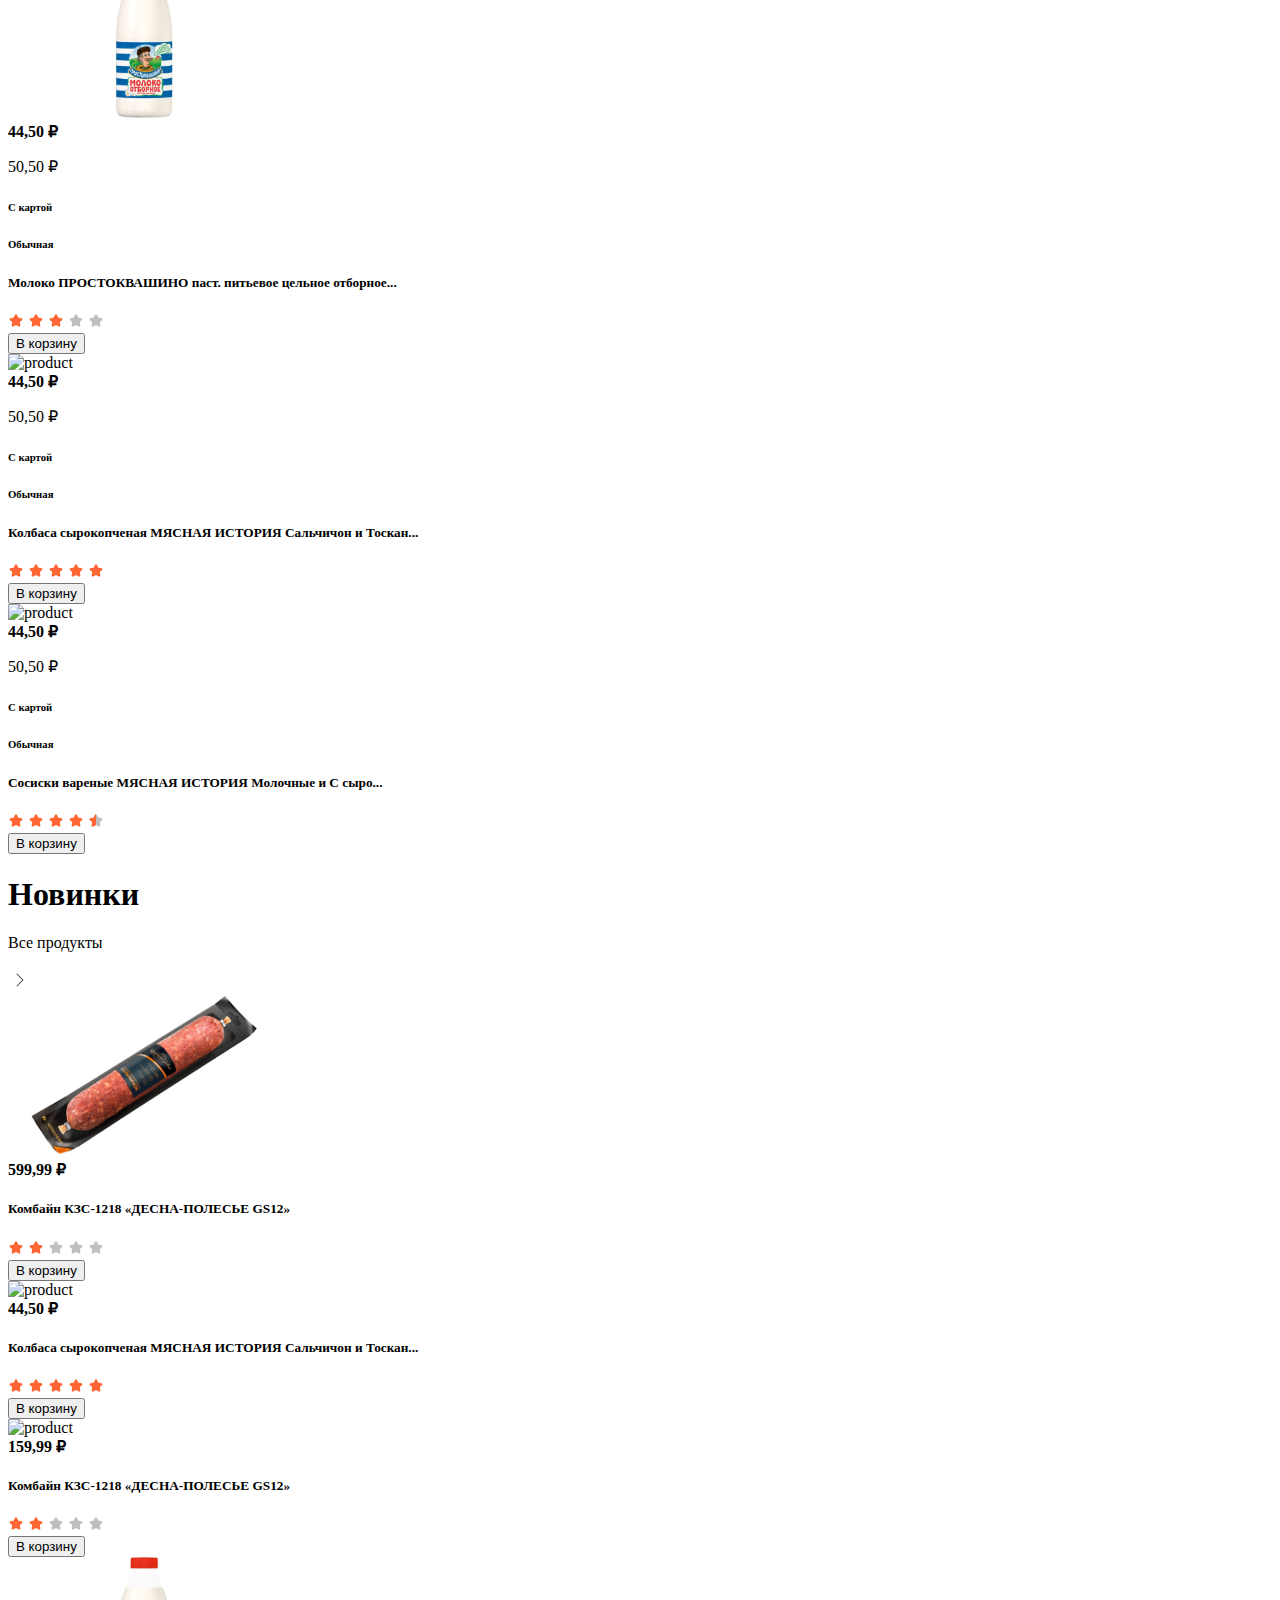
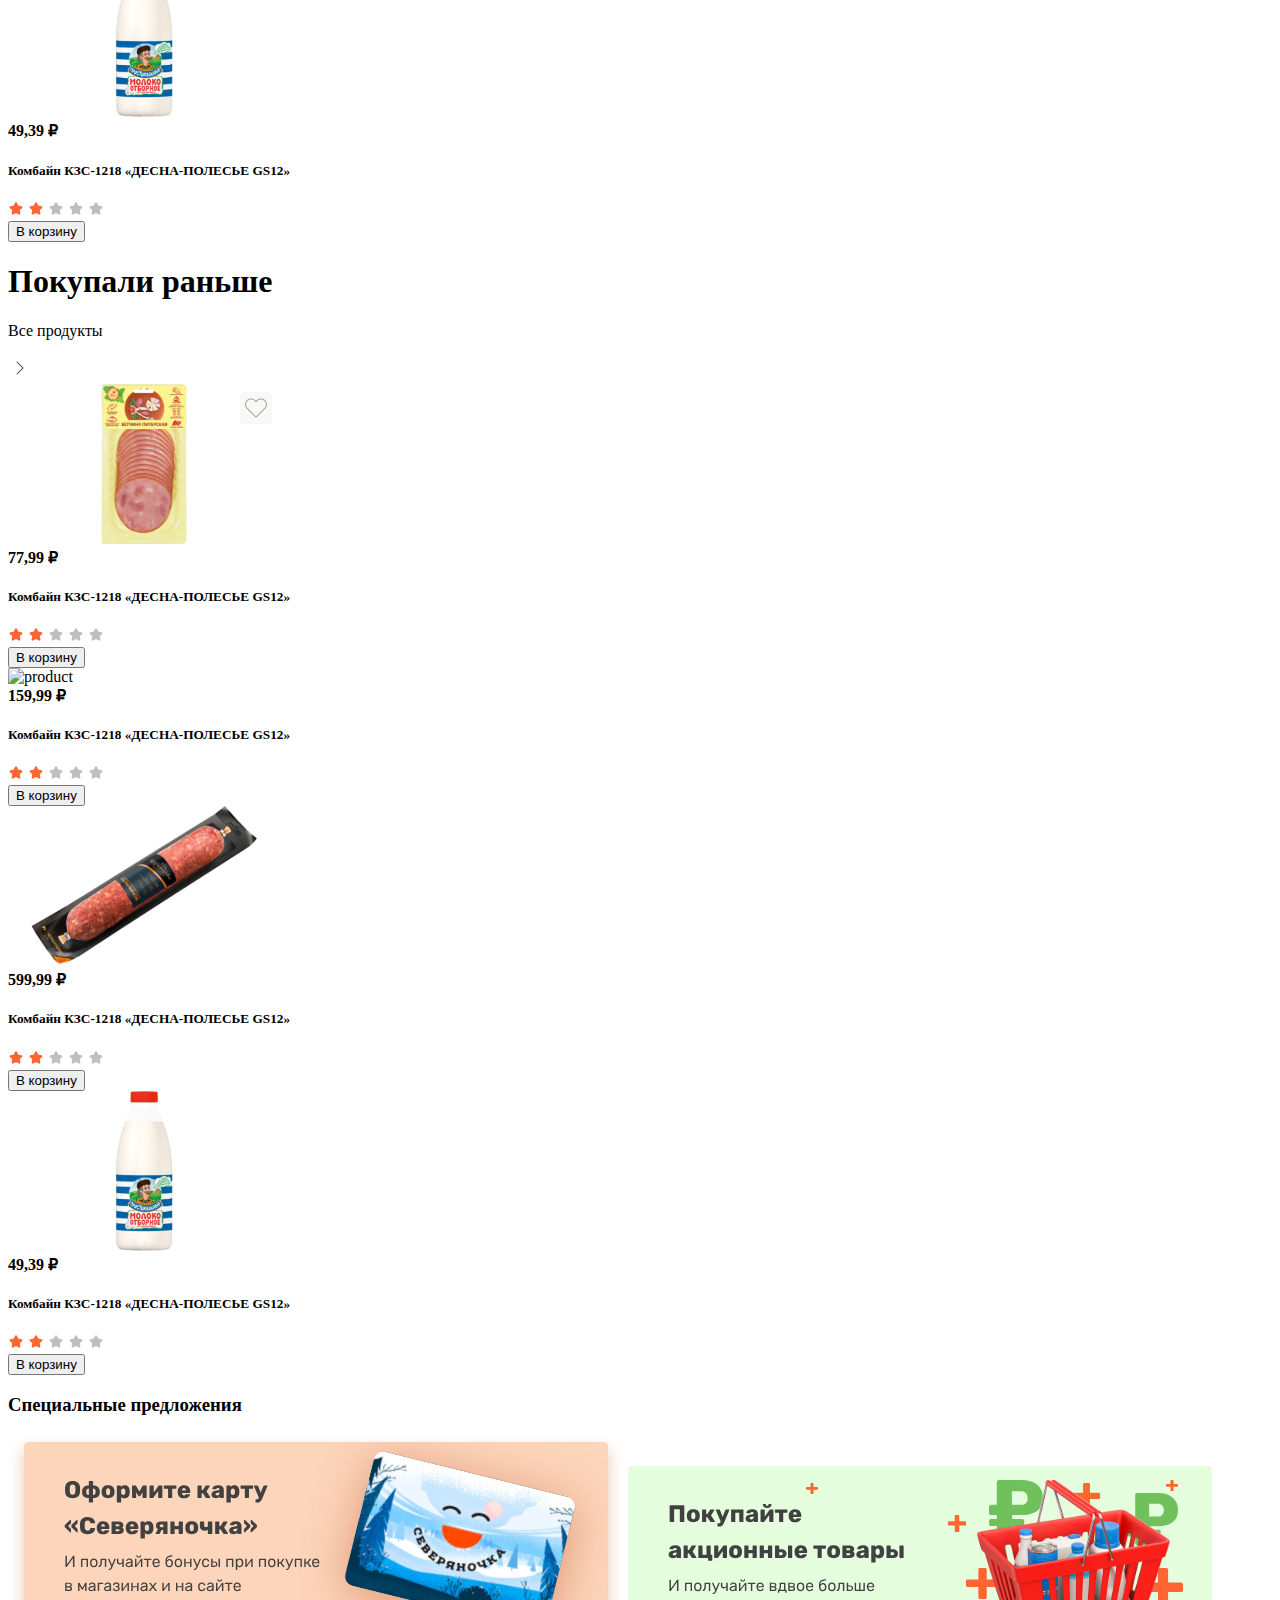
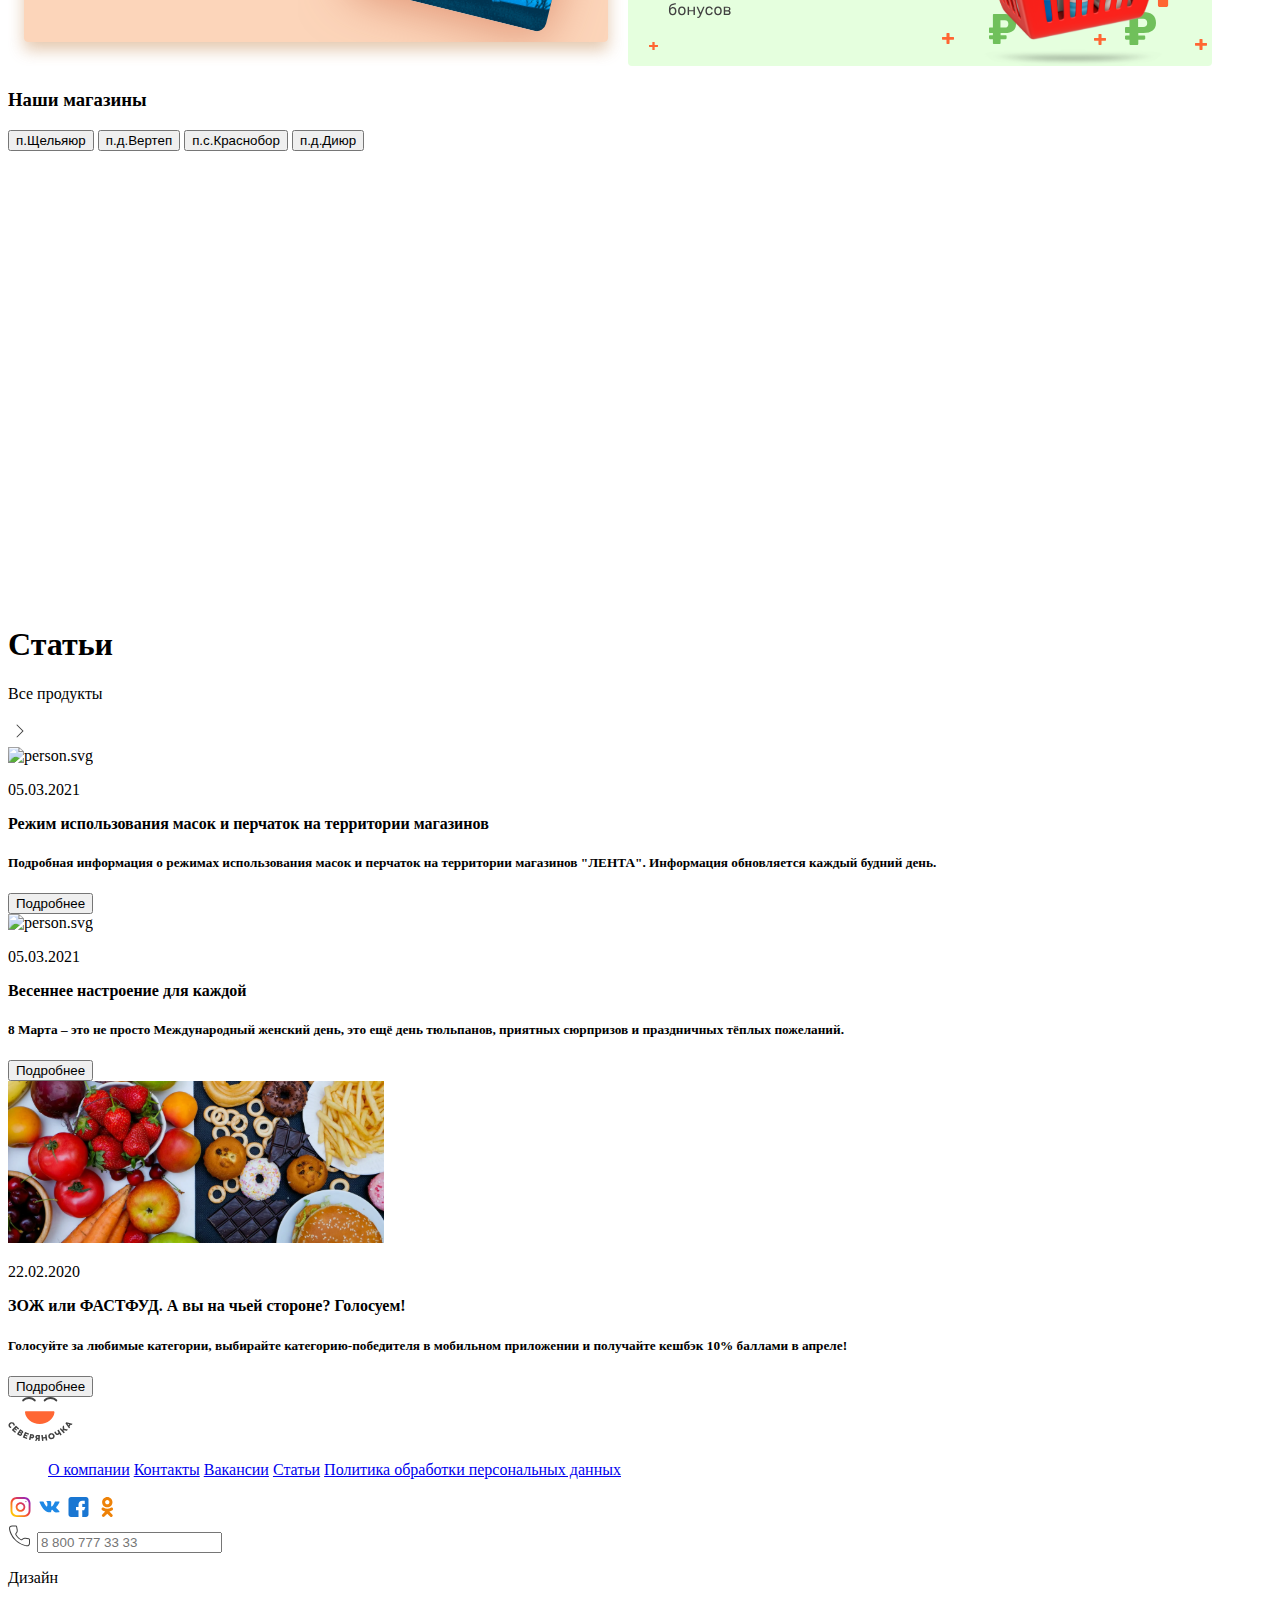
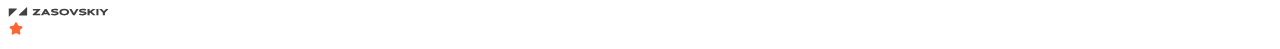
==== commit 1f25ca3d: "product" ====
--- a/index.html
+++ b/index.html
@@ -1,461 +1,561 @@
 <!DOCTYPE html>
 <html lang="en">
-  <head>
+<head>
     <meta charset="UTF-8">
-    <meta name="viewport" content="width=device-width, initial-scale=1.0" />
+    <meta name="viewport" content="width=device-width, initial-scale=1.0"/>
     <link rel="stylesheet" href="./scss/style.css">
     <title>Ecommerce</title>
-  </head>
-  <body>
-
-    <header class="header">
-      <div class="container">
+</head>
+<body>
+
+<header class="header">
+    <div class="container">
         <div class="main_header">
-          <div class="left">
-            <img src="./assets/images/icons/group.svg" alt="Logo.png">
-            <h5>Северяночка</h5>
-           
-          <button>
-            <img src="./assets/images/icons/menu.svg" alt="menu">
-            <p>Каталог</p>
-          </button>
-          <div class="input">
-            <input type="search" placeholder="Найти товар" >
-          <img src="./assets/images/icons/search.svg" alt=""></div>
-        </div>  
-        <div class="right">
-          <a href="#"><img src="./assets/images/icons/heart.svg" alt=""> Избранное</a>
-          <a href="#">
-            <img src="./assets/images/icons/package.svg" alt=""> продукты</a>
-            <a href="#"><img src="./assets/images/icons/shopping-cart-notice-num.svg" alt=""> Корзина</a>
-            <div class="person">
-              <img src="./assets/images/icons/avatar.svg" alt="person">
-              <p style="color:rgba(65, 65, 65, 1);font-weight: 400;">Алексей</p>
-              <img class="icon_shape" src="./assets/images/icons/Shape (Stroke).svg" alt="">
-            </div>
-        </div>
-      </div>
-      </div>
-
-     
-      
-    </header>
-
-    <main>
-      <section class="main_1">
+
+            <div class="left">
+                <img src="./assets/images/icons/group.svg" alt="Logo.png">
+                <a href="./index.html"><h5>Северяночка</h5></a>
+
+                <div>
+
+                    <div class="menu">
+                        <button class="humburger">
+                            <img src="./assets/images/icons/menu.svg" alt="">
+                            <a href="./pages/category.html"><p>Каталог</p></a>
+                        </button>
+
+                    </div>
+                    <div class="navlink">
+                        <div class="navbar_links">
+                            <div class="nav_item">
+                                <a href="#">Молоко, сыр, яйцо</a>
+                            </div>
+                            <div class="nav_item">
+                                <a href="#">Хлеб</a>
+                            </div>
+                            <div class="nav_item">
+                                <a href="#">Фрукты и овощи</a>
+                            </div>
+                            <div class="nav_item">
+                                <a href="#">Замороженные продукты</a>
+                            </div>
+                        </div>
+                        <div class="nav2">
+                            <div class="nav_item">
+                                <a href="#">Напитки</a>
+                            </div>
+                            <div class="nav_item">
+                                <a href="#">Кондитерские изделия</a>
+                            </div>
+                            <div class="nav_item">
+                                <a href="#">Чай, кофе</a>
+                            </div>
+                        </div>
+                        <div class="nav3">
+                            <div class="nav_item">
+                                <a href="#">Бакалея</a>
+                            </div>
+                            <div class="nav_item">
+                                <a href="#">Здоровое питание</a>
+                            </div>
+                            <div class="nav_item">
+                                <a href="#">Зоотовары</a>
+                            </div>
+                        </div>
+
+                        <div class="nav4">
+                            <div class="nav_item">
+                                <a href="#">Непродовольственные товары</a>
+                            </div>
+                            <div class="nav_item">
+                                <a href="#">Детское питание</a>
+                            </div>
+                            <div class="nav_item">
+                                <a href="#">Мясо, птица, колбаса</a>
+                            </div>
+                        </div>
+                    </div>
+
+                </div>
+
+                <div class="inputs">
+                    <input type="search" placeholder="Найти товар">
+                    <img src="./assets/images/icons/search.svg" alt=""></div>
+            </div>
+            <div class="right">
+                <a href="#"><img src="./assets/images/icons/heart.svg" alt=""> Избранное</a>
+                <a href="./pages/products.html">
+                    <img src="./assets/images/icons/package.svg" alt=""> продукты</a>
+                <a href="#"><img src="./assets/images/icons/shopping-cart-notice-num.svg" alt=""> Корзина</a>
+                <div class="person">
+                    <img src="./assets/images/icons/avatar.svg" alt="person">
+                    <p style="color:rgba(65, 65, 65, 1);font-weight: 400;">Алексей</p>
+
+                    <div class="people-str">
+                        <button class="people-str"><img class="icon_shape"
+                                                        src="./assets/images/icons/Shape (Stroke).svg" alt="img">
+                        </button>
+                    </div>
+                    <div class="navbar  ">
+                        <div class="blur"></div>
+                        <div class="nav-close">
+                            <div style="position: absolute;" class="nav-xx">
+                                <button class="btn-open">
+                                    <svg xmlns="http://www.w3.org/2000/svg" width="24" height="24" viewBox="0 0 24 24"
+                                        style="fill: #fff;transform:rotate(1);">
+                                        <path d="m16.192 6.344-4.243 4.242-4.242-4.242-1.414 1.414L10.535 12l-4.242 4.242 1.414 1.414 4.242-4.242 4.243 4.242 1.414-1.414L13.364 12l4.242-4.242z"></path>
+                                    </svg>
+                                </button>
+                            </div>
+                            <div class="nav-exit">
+                                <h2>Вход</h2>
+                            </div>
+                            <div class="nav-phone">
+                                <p>Телефон</p>
+                                <input type="text" id="phone" placeholder="+998 (33) 1234567">
+                            </div>
+                            <div class="nav-btn">
+                                <button class="btn-open">Вход</button>
+                            </div>
+                            <div class="nav1">
+                                <div class="nav1-link">
+                                    <button class="btn-open">Регистрация</button>
+                                </div>
+                                <div class="nav1-link">
+                                    <button class="btn-open">Забыли пароль?</button>
+                                </div>
+                            </div>
+                        </div>
+                    </div>
+                </div>
+            </div>
+        </div>
+    </div>
+
+
+</header>
+
+<main>
+    <section class="main_1">
         <div class="container">
             <div class="asos">
-              <img src="./assets/images/icons/img.svg" alt="">
-              <h1>Доставка бесплатно от 1000 ₽</h1>
-            </div>
-        </div>
-      </section>
-
-      <section class="cards">
+                <img src="./assets/images/icons/img.svg" alt="">
+                <h1>Доставка бесплатно от 1000 ₽</h1>
+            </div>
+        </div>
+    </section>
+
+    <section class="cards">
         <div class="container">
-        <div class="aksiya">
-          <h1>Акции</h1>
-          <div class="vse"><p>Все продукты</p>
-            <img style="cursor:pointer" src="./assets/images/icons/chevron-right.svg" alt=""></div>
-        </div>
-<div class="hammasi">
-  
-  <div class="card">
-    <img src="./assets/images/icons/image.svg" alt="product">
-    <div class="cost">
-      <strong>44,50 ₽</strong>
-      <p>50,50 ₽</p>
+            <div class="aksiya">
+                <h1>Акции</h1>
+                <div class="vse"><p>Все продукты</p>
+                    <img style="cursor:pointer" src="./assets/images/icons/chevron-right.svg" alt=""></div>
+            </div>
+            <div class="hammasi">
+
+                <div class="card">
+                    <img src="./assets/images/icons/image.svg" alt="product">
+                    <div class="cost">
+                        <strong>44,50 ₽</strong>
+                        <p>50,50 ₽</p>
+                    </div>
+                    <div class="cost">
+                        <h6>С картой</h6>
+                        <h6>Обычная</h6>
+                    </div>
+                    <div class="bes">
+                        <h5>Г/Ц Блинчики с мясом вес, Россия</h5>
+                    </div>
+                    <div class="st">
+                        <img src="./assets/images/icons/star.svg" alt="star">
+                        <img src="./assets/images/icons/star.svg" alt="star">
+                        <img src="./assets/images/icons/star (1).svg" alt="star">
+                        <img src="./assets/images/icons/star (1).svg" alt="star">
+                        <img src="./assets/images/icons/star (1).svg" alt="star">
+                    </div>
+
+                    <button>В корзину</button>
+                </div>
+                <div class="card">
+                    <img src="./assets/images/icons/kefir.svg" alt="product">
+                    <div class="cost">
+                        <strong>44,50 ₽</strong>
+                        <p>50,50 ₽</p>
+                    </div>
+                    <div class="cost">
+                        <h6>С картой</h6>
+                        <h6>Обычная</h6>
+                    </div>
+                    <div class="bes">
+                        <h5>Молоко ПРОСТОКВАШИНО паст. питьевое цельное отборное...</h5>
+                    </div>
+                    <div class="st">
+                        <img src="./assets/images/icons/star.svg" alt="star">
+                        <img src="./assets/images/icons/star.svg" alt="star">
+                        <img src="./assets/images/icons/star.svg" alt="star">
+                        <!-- <img src="./assets/images/icons/star (1).svg" alt="star"> -->
+                        <img src="./assets/images/icons/star (1).svg" alt="star">
+                        <img src="./assets/images/icons/star (1).svg" alt="star">
+                    </div>
+
+                    <button>В корзину</button>
+                </div>
+                <div class="card">
+                    <img src="./assets/images/icons/kitob.svg" alt="product">
+                    <div class="cost">
+                        <strong>44,50 ₽</strong>
+                        <p>50,50 ₽</p>
+                    </div>
+                    <div class="cost">
+                        <h6>С картой</h6>
+                        <h6>Обычная</h6>
+                    </div>
+                    <div class="bes">
+                        <h5>Колбаса сырокопченая МЯСНАЯ ИСТОРИЯ Сальчичон и Тоскан...</h5>
+                    </div>
+                    <div class="st">
+                        <img src="./assets/images/icons/star.svg" alt="star">
+                        <img src="./assets/images/icons/star.svg" alt="star">
+                        <img src="./assets/images/icons/star.svg" alt="star">
+                        <img src="./assets/images/icons/star.svg" alt="star">
+                        <img src="./assets/images/icons/star.svg" alt="star">
+                        <!-- <img src="./assets/images/icons/star (1).svg" alt="star">
+                        <img src="./assets/images/icons/star (1).svg" alt="star">
+                        <img src="./assets/images/icons/star (1).svg" alt="star"> -->
+                    </div>
+
+                    <button>В корзину</button>
+                </div>
+                <div class="card">
+                    <img src="./assets/images/icons/sasiska.svg" alt="product">
+                    <div class="cost">
+                        <strong>44,50 ₽</strong>
+                        <p>50,50 ₽</p>
+                    </div>
+                    <div class="cost">
+                        <h6>С картой</h6>
+                        <h6>Обычная</h6>
+                    </div>
+                    <div class="bes">
+                        <h5>Сосиски вареные МЯСНАЯ ИСТОРИЯ Молочные и С сыро...</h5>
+                    </div>
+                    <div class="st">
+                        <img src="./assets/images/icons/star.svg" alt="star">
+                        <img src="./assets/images/icons/star.svg" alt="star">
+                        <img src="./assets/images/icons/star.svg" alt="star">
+                        <img src="./assets/images/icons/star.svg" alt="star">
+                        <img src="./assets/images/icons/yarimta.svg" alt="star">
+                        <!-- <img src="./assets/images/icons/star (1).svg" alt="star">
+                        <img src="./assets/images/icons/star (1).svg" alt="star">
+                        <img src="./assets/images/icons/star (1).svg" alt="star"> -->
+                    </div>
+
+                    <button>В корзину</button>
+                </div>
+            </div>
+
+            <div class="novinki">
+                <div class="aksiya">
+                    <h1>Новинки</h1>
+                    <div class="vse"><p>Все продукты</p>
+                        <img style="cursor:pointer" src="./assets/images/icons/chevron-right.svg" alt=""></div>
+                </div>
+                <div class="hammasi">
+                    <div class="card2">
+                        <img src="./assets/images/icons/kalbasa.svg" alt="product">
+                        <div class="cost">
+                            <strong>599,99 ₽</strong>
+                        </div>
+
+                        <div class="bes">
+                            <h5>Комбайн КЗС-1218 «ДЕСНА-ПОЛЕСЬЕ GS12»</h5>
+                        </div>
+                        <div class="st">
+                            <img src="./assets/images/icons/star.svg" alt="star">
+                            <img src="./assets/images/icons/star.svg" alt="star">
+
+                            <img src="./assets/images/icons/star (1).svg" alt="star">
+                            <img src="./assets/images/icons/star (1).svg" alt="star">
+                            <img src="./assets/images/icons/star (1).svg" alt="star">
+                        </div>
+
+                        <button>В корзину</button>
+                    </div>
+                    <div class="card2">
+                        <img src="./assets/images/icons/kitob.svg" alt="product">
+                        <div class="cost">
+                            <strong>44,50 ₽</strong>
+                        </div>
+
+                        <div class="bes">
+                            <h5>Колбаса сырокопченая МЯСНАЯ ИСТОРИЯ Сальчичон и Тоскан...</h5>
+                        </div>
+                        <div class="st">
+                            <img src="./assets/images/icons/star.svg" alt="star">
+                            <img src="./assets/images/icons/star.svg" alt="star">
+                            <img src="./assets/images/icons/star.svg" alt="star">
+                            <img src="./assets/images/icons/star.svg" alt="star">
+                            <img src="./assets/images/icons/star.svg" alt="star">
+
+                        </div>
+
+                        <button>В корзину</button>
+                    </div>
+                    <div class="card2">
+                        <img src="./assets/images/icons/sasiska.svg" alt="product">
+                        <div class="cost">
+                            <strong>159,99 ₽</strong>
+                        </div>
+
+                        <div class="bes">
+                            <h5>Комбайн КЗС-1218 «ДЕСНА-ПОЛЕСЬЕ GS12»</h5>
+                        </div>
+                        <div class="st">
+                            <img src="./assets/images/icons/star.svg" alt="star">
+                            <img src="./assets/images/icons/star.svg" alt="star">
+                            <!-- <img src="./assets/images/icons/star.svg" alt="star">
+                            <img src="./assets/images/icons/star.svg" alt="star">
+                            <img src="./assets/images/icons/yarimta.svg" alt="star"> -->
+                            <img src="./assets/images/icons/star (1).svg" alt="star">
+                            <img src="./assets/images/icons/star (1).svg" alt="star">
+                            <img src="./assets/images/icons/star (1).svg" alt="star">
+                        </div>
+
+                        <button>В корзину</button>
+                    </div>
+                    <div class="card2">
+                        <img src="./assets/images/icons/kefir.svg" alt="product">
+                        <div class="cost">
+                            <strong>49,39 ₽</strong>
+                        </div>
+
+                        <div class="bes">
+                            <h5>Комбайн КЗС-1218 «ДЕСНА-ПОЛЕСЬЕ GS12»</h5>
+                        </div>
+                        <div class="st">
+                            <img src="./assets/images/icons/star.svg" alt="star">
+                            <img src="./assets/images/icons/star.svg" alt="star">
+                            <!-- <img src="./assets/images/icons/star.svg" alt="star">
+                            <img src="./assets/images/icons/star.svg" alt="star">
+                            <img src="./assets/images/icons/yarimta.svg" alt="star"> -->
+                            <img src="./assets/images/icons/star (1).svg" alt="star">
+                            <img src="./assets/images/icons/star (1).svg" alt="star">
+                            <img src="./assets/images/icons/star (1).svg" alt="star">
+                        </div>
+
+                        <button>В корзину</button>
+                    </div>
+                </div>
+            </div>
+            <div class="novinki">
+                <div class="aksiya">
+                    <h1>Покупали раньше</h1>
+                    <div class="vse"><p>Все продукты</p>
+                        <img style="cursor:pointer" src="./assets/images/icons/chevron-right.svg" alt=""></div>
+                </div>
+                <div class="hammasi">
+                    <div class="card2">
+                        <img src="./assets/images/icons/kalbasa2.svg" alt="product">
+                        <div class="cost">
+                            <strong>77,99 ₽</strong>
+                        </div>
+
+                        <div class="bes">
+                            <h5>Комбайн КЗС-1218 «ДЕСНА-ПОЛЕСЬЕ GS12»</h5>
+                        </div>
+                        <div class="st">
+                            <img src="./assets/images/icons/star.svg" alt="star">
+                            <img src="./assets/images/icons/star.svg" alt="star">
+                            <img src="./assets/images/icons/star (1).svg" alt="star">
+                            <img src="./assets/images/icons/star (1).svg" alt="star">
+                            <img src="./assets/images/icons/star (1).svg" alt="star">
+                        </div>
+
+                        <button>В корзину</button>
+                    </div>
+                    <div class="card2">
+                        <img src="./assets/images/icons/kitob.svg" alt="product">
+                        <div class="cost">
+                            <strong>159,99 ₽</strong>
+                        </div>
+
+                        <div class="bes">
+                            <h5>Комбайн КЗС-1218 «ДЕСНА-ПОЛЕСЬЕ GS12»</h5>
+                        </div>
+                        <div class="st">
+                            <img src="./assets/images/icons/star.svg" alt="star">
+                            <img src="./assets/images/icons/star.svg" alt="star">
+                            <img src="./assets/images/icons/star (1).svg" alt="star">
+                            <img src="./assets/images/icons/star (1).svg" alt="star">
+                            <img src="./assets/images/icons/star (1).svg" alt="star">
+                        </div>
+
+                        <button>В корзину</button>
+                    </div>
+                    <div class="card2">
+                        <img src="./assets/images/icons/kalbasa.svg" alt="product">
+                        <div class="cost">
+                            <strong>599,99 ₽</strong>
+                        </div>
+
+                        <div class="bes">
+                            <h5>Комбайн КЗС-1218 «ДЕСНА-ПОЛЕСЬЕ GS12»</h5>
+                        </div>
+                        <div class="st">
+                            <img src="./assets/images/icons/star.svg" alt="star">
+                            <img src="./assets/images/icons/star.svg" alt="star">
+                            <!-- <img src="./assets/images/icons/star.svg" alt="star">
+                            <img src="./assets/images/icons/star.svg" alt="star">
+                            <img src="./assets/images/icons/yarimta.svg" alt="star"> -->
+                            <img src="./assets/images/icons/star (1).svg" alt="star">
+                            <img src="./assets/images/icons/star (1).svg" alt="star">
+                            <img src="./assets/images/icons/star (1).svg" alt="star">
+                        </div>
+
+                        <button>В корзину</button>
+                    </div>
+                    <div class="card2">
+                        <img src="./assets/images/icons/kefir.svg" alt="product">
+                        <div class="cost">
+                            <strong>49,39 ₽</strong>
+                        </div>
+
+                        <div class="bes">
+                            <h5>Комбайн КЗС-1218 «ДЕСНА-ПОЛЕСЬЕ GS12»</h5>
+                        </div>
+                        <div class="st">
+                            <img src="./assets/images/icons/star.svg" alt="star">
+                            <img src="./assets/images/icons/star.svg" alt="star">
+                            <!-- <img src="./assets/images/icons/star.svg" alt="star">
+                            <img src="./assets/images/icons/star.svg" alt="star">
+                            <img src="./assets/images/icons/yarimta.svg" alt="star"> -->
+                            <img src="./assets/images/icons/star (1).svg" alt="star">
+                            <img src="./assets/images/icons/star (1).svg" alt="star">
+                            <img src="./assets/images/icons/star (1).svg" alt="star">
+                        </div>
+
+                        <button>В корзину</button>
+                    </div>
+                </div>
+            </div>
+        </div>
+    </section>
+
+    <section class="karta">
+        <div class="container">
+            <div class="ban">
+                <h3>Специальные предложения</h3>
+                <div class="banners">
+                    <img src="./assets/images/icons/banner-hover.svg" alt="banner1">
+                    <img src="./assets/images/icons/banner.svg" alt="">
+
+                </div>
+            </div>
+        </div>
+    </section>
+
+    <section class="magazin">
+        <div class="container">
+            <div class="ich">
+                <h3>Наши магазины</h3>
+                <div class="btn">
+                    <button>п.Щельяюр</button>
+                    <button>п.д.Вертеп</button>
+                    <button>п.с.Краснобор</button>
+                    <button>п.д.Диюр</button>
+                </div>
+                <iframe src="https://www.google.com/maps/embed?pb=!1m18!1m12!1m3!1d675.5035801287453!2d69.20345521029859!3d41.28552404660372!2m3!1f0!2f0!3f0!3m2!1i1024!2i768!4f13.1!3m3!1m2!1s0x38ae8ba578f4f58d%3A0xd7a2ecf23413b7a0!2sNajot%20Ta&#39;lim%20Chilonzor%20Filial!5e0!3m2!1suz!2s!4v1716734880193!5m2!1suz!2s"
+                        width="100%" height="450" style="border:0;" allowfullscreen="" loading="lazy"
+                        referrerpolicy="no-referrer-when-downgrade"></iframe>
+
+            </div>
+        </div>
+    </section>
+
+    <section class="stati">
+        <div class="container">
+            <div class="aksiya">
+                <h1>Статьи</h1>
+                <div class="vse"><p>Все продукты</p>
+                    <img style="cursor:pointer" src="./assets/images/icons/chevron-right.svg" alt=""></div>
+            </div>
+            <div class="stati_cards">
+                <div class="stati_cards_card">
+                    <img src="./assets/images/icons/odam1.svg" alt="person.svg">
+                    <div class="but">
+                        <p>05.03.2021</p>
+                        <strong>Режим использования масок и перчаток на территории магазинов</strong>
+                        <h5>Подробная информация о режимах использования масок и перчаток на территории магазинов
+                            "ЛЕНТА". Информация обновляется каждый будний день.</h5>
+                        <button>Подробнее</button>
+                    </div>
+
+                </div>
+                <div class="stati_cards_card">
+                    <img src="./assets/images/icons/tabiat.svg" alt="person.svg">
+                    <div class="but">
+                        <p>05.03.2021</p>
+                        <strong>Весеннее настроение для каждой</strong>
+                        <h5>8 Марта – это не просто Международный женский день, это ещё день тюльпанов, приятных
+                            сюрпризов и праздничных тёплых пожеланий.</h5>
+                        <button>Подробнее</button>
+                    </div>
+
+                </div>
+                <div class="stati_cards_card">
+                    <img src="./assets/images/icons/meva.svg" alt="person.svg">
+                    <div class="but">
+                        <p>22.02.2020</p>
+                        <strong>ЗОЖ или ФАСТФУД. А вы на чьей стороне? Голосуем!</strong>
+                        <h5>Голосуйте за любимые категории, выбирайте категорию-победителя в мобильном приложении и
+                            получайте кешбэк 10% баллами в апреле!</h5>
+                        <button>Подробнее</button>
+                    </div>
+
+                </div>
+            </div>
+
+        </div>
+
+    </section>
+
+</main>
+
+<footer>
+    <div class="container">
+        <div class="foot">
+            <div class="top">
+                <img src="./assets/images/icons/logo2.svg" alt="Logo.svg">
+                <ul>
+                    <a href="#">О компании</a>
+                    <a href="#">Контакты</a>
+                    <a href="#">Вакансии</a>
+                    <a href="#">Статьи</a>
+                    <a href="#">Политика обработки персональных данных</a>
+                </ul>
+                <div class="social">
+                    <img src="./assets/images/icons/instagram.svg" alt="Instagram">
+                    <img src="./assets/images/icons/vkontakte.svg" alt="Instagram">
+                    <img src="./assets/images/icons/facebook.svg" alt="Instagram">
+                    <img src="./assets/images/icons/ok.svg" alt="Instagram">
+                </div>
+
+            </div>
+            <div class="foot_bottom">
+                <div class="tel">
+                    <label for="tel"><img src="./assets/images/icons/phone.svg" alt="Phone"></label>
+                    <input id="input" type="number" placeholder="8 800 777 33 33" id="tel">
+                </div>
+                <p>Дизайн</p>
+                <img src="./assets/images/icons/logo-zasovskiy-small-black.svg" alt="Logo">
+            </div>
+        </div>
     </div>
-    <div class="cost">
-      <h6>С картой</h6>
-      <h6>Обычная</h6>
-    </div>
-    <div class="bes">
-      <h5>Г/Ц Блинчики с мясом вес, Россия</h5>
-    </div>
-    <div class="st">
-      <img src="./assets/images/icons/star.svg" alt="star">
-      <img src="./assets/images/icons/star.svg" alt="star">
-      <img src="./assets/images/icons/star (1).svg" alt="star">
-      <img src="./assets/images/icons/star (1).svg" alt="star">
-      <img src="./assets/images/icons/star (1).svg" alt="star">
-    </div>
-
-    <button>В корзину</button>
-  </div>
-  <div class="card">
-    <img src="./assets/images/icons/kefir.svg" alt="product">
-    <div class="cost">
-      <strong>44,50 ₽</strong>
-      <p>50,50 ₽</p>
-    </div>
-    <div class="cost">
-      <h6>С картой</h6>
-      <h6>Обычная</h6>
-    </div>
-    <div class="bes">
-      <h5>Молоко ПРОСТОКВАШИНО паст. питьевое цельное отборное...</h5>
-    </div>
-    <div class="st">
-      <img src="./assets/images/icons/star.svg" alt="star">
-      <img src="./assets/images/icons/star.svg" alt="star">
-      <img src="./assets/images/icons/star.svg" alt="star">
-      <!-- <img src="./assets/images/icons/star (1).svg" alt="star"> -->
-      <img src="./assets/images/icons/star (1).svg" alt="star">
-      <img src="./assets/images/icons/star (1).svg" alt="star">
-    </div>
-
-    <button>В корзину</button>
-  </div>
-  <div class="card">
-    <img src="./assets/images/icons/kitob.svg" alt="product">
-    <div class="cost">
-      <strong>44,50 ₽</strong>
-      <p>50,50 ₽</p>
-    </div>
-    <div class="cost">
-      <h6>С картой</h6>
-      <h6>Обычная</h6>
-    </div>
-    <div class="bes">
-      <h5>Колбаса сырокопченая МЯСНАЯ ИСТОРИЯ Сальчичон и Тоскан...</h5>
-    </div>
-    <div class="st">
-      <img src="./assets/images/icons/star.svg" alt="star">
-      <img src="./assets/images/icons/star.svg" alt="star">
-      <img src="./assets/images/icons/star.svg" alt="star">
-      <img src="./assets/images/icons/star.svg" alt="star">
-      <img src="./assets/images/icons/star.svg" alt="star">
-      <!-- <img src="./assets/images/icons/star (1).svg" alt="star">
-      <img src="./assets/images/icons/star (1).svg" alt="star">
-      <img src="./assets/images/icons/star (1).svg" alt="star"> -->
-    </div>
-
-    <button>В корзину</button>
-  </div>
-  <div class="card">
-    <img src="./assets/images/icons/sasiska.svg" alt="product">
-    <div class="cost">
-      <strong>44,50 ₽</strong>
-      <p>50,50 ₽</p>
-    </div>
-    <div class="cost">
-      <h6>С картой</h6>
-      <h6>Обычная</h6>
-    </div>
-    <div class="bes">
-      <h5>Сосиски вареные МЯСНАЯ ИСТОРИЯ Молочные и С сыро...</h5>
-    </div>
-    <div class="st">
-      <img src="./assets/images/icons/star.svg" alt="star">
-      <img src="./assets/images/icons/star.svg" alt="star">
-      <img src="./assets/images/icons/star.svg" alt="star">
-      <img src="./assets/images/icons/star.svg" alt="star">
-      <img src="./assets/images/icons/yarimta.svg" alt="star">
-      <!-- <img src="./assets/images/icons/star (1).svg" alt="star">
-      <img src="./assets/images/icons/star (1).svg" alt="star">
-      <img src="./assets/images/icons/star (1).svg" alt="star"> -->
-    </div>
-
-    <button>В корзину</button>
-  </div>
-</div>
-
-<div class="novinki">
-  <div class="aksiya">
-    <h1>Новинки</h1>
-    <div class="vse"><p>Все продукты</p>
-      <img style="cursor:pointer" src="./assets/images/icons/chevron-right.svg" alt=""></div>
-  </div>
-  <div class="hammasi">
-  <div class="card2">
-    <img src="./assets/images/icons/kalbasa.svg" alt="product">
-    <div class="cost">
-      <strong>599,99 ₽</strong>
-    </div>
-  
-    <div class="bes">
-      <h5>Комбайн КЗС-1218 «ДЕСНА-ПОЛЕСЬЕ GS12»</h5>
-    </div>
-    <div class="st">
-      <img src="./assets/images/icons/star.svg" alt="star">
-      <img src="./assets/images/icons/star.svg" alt="star">
-      
-      <img src="./assets/images/icons/star (1).svg" alt="star">
-      <img src="./assets/images/icons/star (1).svg" alt="star">
-      <img src="./assets/images/icons/star (1).svg" alt="star">
-    </div>
-
-    <button>В корзину</button>
-  </div>
-  <div class="card2">
-    <img src="./assets/images/icons/kitob.svg" alt="product">
-    <div class="cost">
-      <strong>44,50 ₽</strong>
-    </div>
-  
-    <div class="bes">
-      <h5>Колбаса сырокопченая МЯСНАЯ ИСТОРИЯ Сальчичон и Тоскан...</h5>
-    </div>
-    <div class="st">
-      <img src="./assets/images/icons/star.svg" alt="star">
-      <img src="./assets/images/icons/star.svg" alt="star">
-      <img src="./assets/images/icons/star.svg" alt="star">
-      <img src="./assets/images/icons/star.svg" alt="star">
-      <img src="./assets/images/icons/star.svg" alt="star">
-    
-    </div>
-
-    <button>В корзину</button>
-  </div>
-  <div class="card2">
-    <img src="./assets/images/icons/sasiska.svg" alt="product">
-    <div class="cost">
-      <strong>159,99 ₽</strong>
-    </div>
-  
-    <div class="bes">
-      <h5>Комбайн КЗС-1218 «ДЕСНА-ПОЛЕСЬЕ GS12»</h5>
-    </div>
-    <div class="st">
-      <img src="./assets/images/icons/star.svg" alt="star">
-      <img src="./assets/images/icons/star.svg" alt="star">
-      <!-- <img src="./assets/images/icons/star.svg" alt="star">
-      <img src="./assets/images/icons/star.svg" alt="star">
-      <img src="./assets/images/icons/yarimta.svg" alt="star"> -->
-      <img src="./assets/images/icons/star (1).svg" alt="star">
-      <img src="./assets/images/icons/star (1).svg" alt="star">
-      <img src="./assets/images/icons/star (1).svg" alt="star">
-    </div>
-
-    <button>В корзину</button>
-  </div>
-  <div class="card2">
-    <img src="./assets/images/icons/kefir.svg" alt="product">
-    <div class="cost">
-      <strong>49,39 ₽</strong>
-    </div>
-  
-    <div class="bes">
-      <h5>Комбайн КЗС-1218 «ДЕСНА-ПОЛЕСЬЕ GS12»</h5>
-    </div>
-    <div class="st">
-      <img src="./assets/images/icons/star.svg" alt="star">
-      <img src="./assets/images/icons/star.svg" alt="star">
-      <!-- <img src="./assets/images/icons/star.svg" alt="star">
-      <img src="./assets/images/icons/star.svg" alt="star">
-      <img src="./assets/images/icons/yarimta.svg" alt="star"> -->
-      <img src="./assets/images/icons/star (1).svg" alt="star">
-      <img src="./assets/images/icons/star (1).svg" alt="star">
-      <img src="./assets/images/icons/star (1).svg" alt="star">
-    </div>
-
-    <button>В корзину</button>
-  </div>
-</div>
-</div>
-<div class="novinki">
-  <div class="aksiya">
-    <h1>Покупали раньше</h1>
-    <div class="vse"><p>Все продукты</p>
-      <img style="cursor:pointer" src="./assets/images/icons/chevron-right.svg" alt=""></div>
-  </div>
-  <div class="hammasi">
-  <div class="card2">
-    <img src="./assets/images/icons/kalbasa2.svg" alt="product">
-    <div class="cost">
-      <strong>77,99 ₽</strong>
-    </div>
-  
-    <div class="bes">
-      <h5>Комбайн КЗС-1218 «ДЕСНА-ПОЛЕСЬЕ GS12»</h5>
-    </div>
-    <div class="st">
-      <img src="./assets/images/icons/star.svg" alt="star">
-      <img src="./assets/images/icons/star.svg" alt="star">
-      <img src="./assets/images/icons/star (1).svg" alt="star">
-      <img src="./assets/images/icons/star (1).svg" alt="star">
-      <img src="./assets/images/icons/star (1).svg" alt="star">
-    </div>
-
-    <button>В корзину</button>
-  </div>
-  <div class="card2">
-    <img src="./assets/images/icons/kitob.svg" alt="product">
-    <div class="cost">
-      <strong>159,99 ₽</strong>
-    </div>
-  
-    <div class="bes">
-      <h5>Комбайн КЗС-1218 «ДЕСНА-ПОЛЕСЬЕ GS12»</h5>
-    </div>
-    <div class="st">
-      <img src="./assets/images/icons/star.svg" alt="star">
-      <img src="./assets/images/icons/star.svg" alt="star">
-      <img src="./assets/images/icons/star (1).svg" alt="star">
-      <img src="./assets/images/icons/star (1).svg" alt="star">
-      <img src="./assets/images/icons/star (1).svg" alt="star">
-    </div>
-
-    <button>В корзину</button>
-  </div>
-  <div class="card2">
-    <img src="./assets/images/icons/kalbasa.svg" alt="product">
-    <div class="cost">
-      <strong>599,99 ₽</strong>
-    </div>
-  
-    <div class="bes">
-      <h5>Комбайн КЗС-1218 «ДЕСНА-ПОЛЕСЬЕ GS12»</h5>
-    </div>
-    <div class="st">
-      <img src="./assets/images/icons/star.svg" alt="star">
-      <img src="./assets/images/icons/star.svg" alt="star">
-      <!-- <img src="./assets/images/icons/star.svg" alt="star">
-      <img src="./assets/images/icons/star.svg" alt="star">
-      <img src="./assets/images/icons/yarimta.svg" alt="star"> -->
-      <img src="./assets/images/icons/star (1).svg" alt="star">
-      <img src="./assets/images/icons/star (1).svg" alt="star">
-      <img src="./assets/images/icons/star (1).svg" alt="star">
-    </div>
-
-    <button>В корзину</button>
-  </div>
-  <div class="card2">
-    <img src="./assets/images/icons/kefir.svg" alt="product">
-    <div class="cost">
-      <strong>49,39 ₽</strong>
-    </div>
-  
-    <div class="bes">
-      <h5>Комбайн КЗС-1218 «ДЕСНА-ПОЛЕСЬЕ GS12»</h5>
-    </div>
-    <div class="st">
-      <img src="./assets/images/icons/star.svg" alt="star">
-      <img src="./assets/images/icons/star.svg" alt="star">
-      <!-- <img src="./assets/images/icons/star.svg" alt="star">
-      <img src="./assets/images/icons/star.svg" alt="star">
-      <img src="./assets/images/icons/yarimta.svg" alt="star"> -->
-      <img src="./assets/images/icons/star (1).svg" alt="star">
-      <img src="./assets/images/icons/star (1).svg" alt="star">
-      <img src="./assets/images/icons/star (1).svg" alt="star">
-    </div>
-
-    <button>В корзину</button>
-  </div>
-</div>
-</div>
-      </div>
-      </section>
-
-      <section class="karta">
-        <div class="container">
-          <div class="ban">
-        <h3>Специальные предложения</h3>
-        <div class="banners">
-          <img src="./assets/images/icons/banner-hover.svg" alt="banner1">
-          <img src="./assets/images/icons/banner.svg" alt="">
-
-        </div>
-      </div>
-      </div>
-      </section>
-
-      <section class="magazin">
-        <div class="container">
-          <div class="ich">
-        <h3>Наши магазины</h3>
-        <div class="btn">
-          <button>п.Щельяюр</button>
-          <button>п.д.Вертеп</button>
-          <button>п.с.Краснобор</button>
-          <button>п.д.Диюр</button>
-        </div>
-        <img src="./assets/images/icons/karta.svg" alt="karta">
-
-      </div>
-      </div>
-      </section>
-
-      <section class="stati">
-        <div class="container">
-          <div class="aksiya">
-            <h1>Статьи</h1>
-            <div class="vse"><p>Все продукты</p>
-              <img style="cursor:pointer" src="./assets/images/icons/chevron-right.svg" alt=""></div>
-          </div>
-          <div class="stati_cards">
-            <div class="stati_cards_card">
-              <img src="./assets/images/icons/odam1.svg" alt="person.svg">
-              <div class="but">
-                <p>05.03.2021</p>
-              <strong>Режим использования масок и перчаток на территории магазинов</strong>
-              <h5>Подробная информация о режимах использования масок и перчаток на территории магазинов "ЛЕНТА". Информация обновляется каждый будний день.</h5>
-              <button>Подробнее</button>
-              </div>
-
-            </div>
-            <div class="stati_cards_card">
-              <img src="./assets/images/icons/tabiat.svg" alt="person.svg">
-              <div class="but">
-                <p>05.03.2021</p>
-              <strong>Весеннее настроение для каждой</strong>
-              <h5>8 Марта – это не просто Международный женский день, это ещё день тюльпанов, приятных сюрпризов и праздничных тёплых пожеланий.</h5>
-              <button>Подробнее</button>
-              </div>
-
-            </div>
-            <div class="stati_cards_card">
-              <img src="./assets/images/icons/meva.svg" alt="person.svg">
-              <div class="but">
-                <p>22.02.2020</p>
-              <strong>ЗОЖ или ФАСТФУД. А вы на чьей стороне? Голосуем!</strong>
-              <h5>Голосуйте за любимые категории, выбирайте категорию-победителя в мобильном приложении и получайте кешбэк 10% баллами в апреле!</h5>
-              <button>Подробнее</button>
-              </div>
-
-            </div>
-          </div>
-
-        </div>
-
-      </section>
-
-    </main>
-
-    <footer>
-<div class="container">
-  <div class="foot">
-   <div class="top">
-    <img src="./assets/images/icons/logo2.svg" alt="Logo.svg">
-    <ul>
-      <a href="#">О компании</a>
-      <a href="#">Контакты</a>
-      <a href="#">Вакансии</a>
-      <a href="#">Статьи</a>
-      <a href="#">Политика обработки персональных данных</a>
-    </ul>
-    <div class="social">
-      <img src="./assets/images/icons/instagram.svg" alt="Instagram">
-      <img src="./assets/images/icons/vkontakte.svg" alt="Instagram">
-      <img src="./assets/images/icons/facebook.svg" alt="Instagram">
-      <img src="./assets/images/icons/ok.svg" alt="Instagram">
-    </div>
-    <div class="tel">
-      <label for="tel"><img src="./assets/images/icons/phone.svg" alt="Phone"></label>
-      <input type="number" placeholder="8 800 777 33 33" id="tel">
-    </div>
-   </div>
-   <div class="foot_bottom">
-    <p>Дизайн</p>
-    <img src="./assets/images/icons/logo-zasovskiy-small-black.svg" alt="Logo">
-   </div>
-  </div>
-</div>
-
-    </footer>
-  
-  
-  </body>
+
+</footer>
+<img src="./assets/images/icons/star.svg" alt="">
+<script src="./js/home.js"></script>
+</body>
 
 </html>
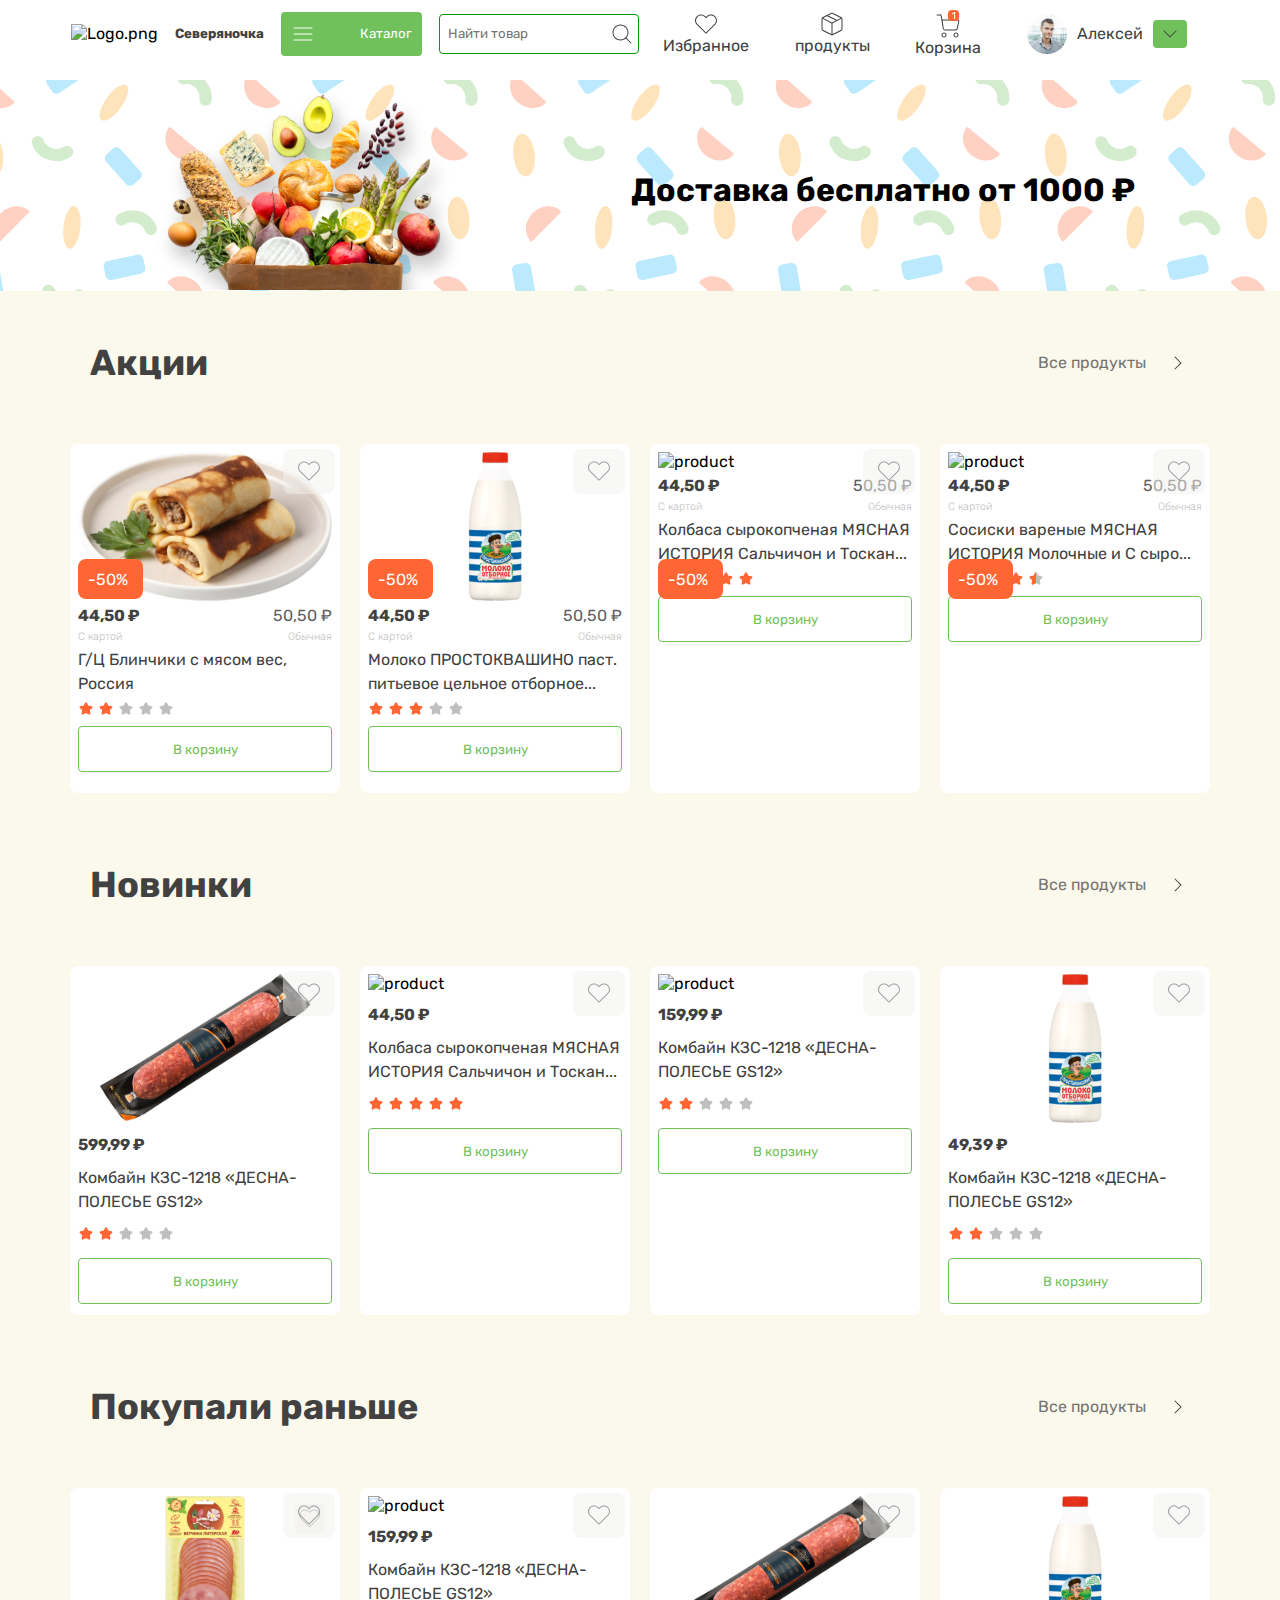
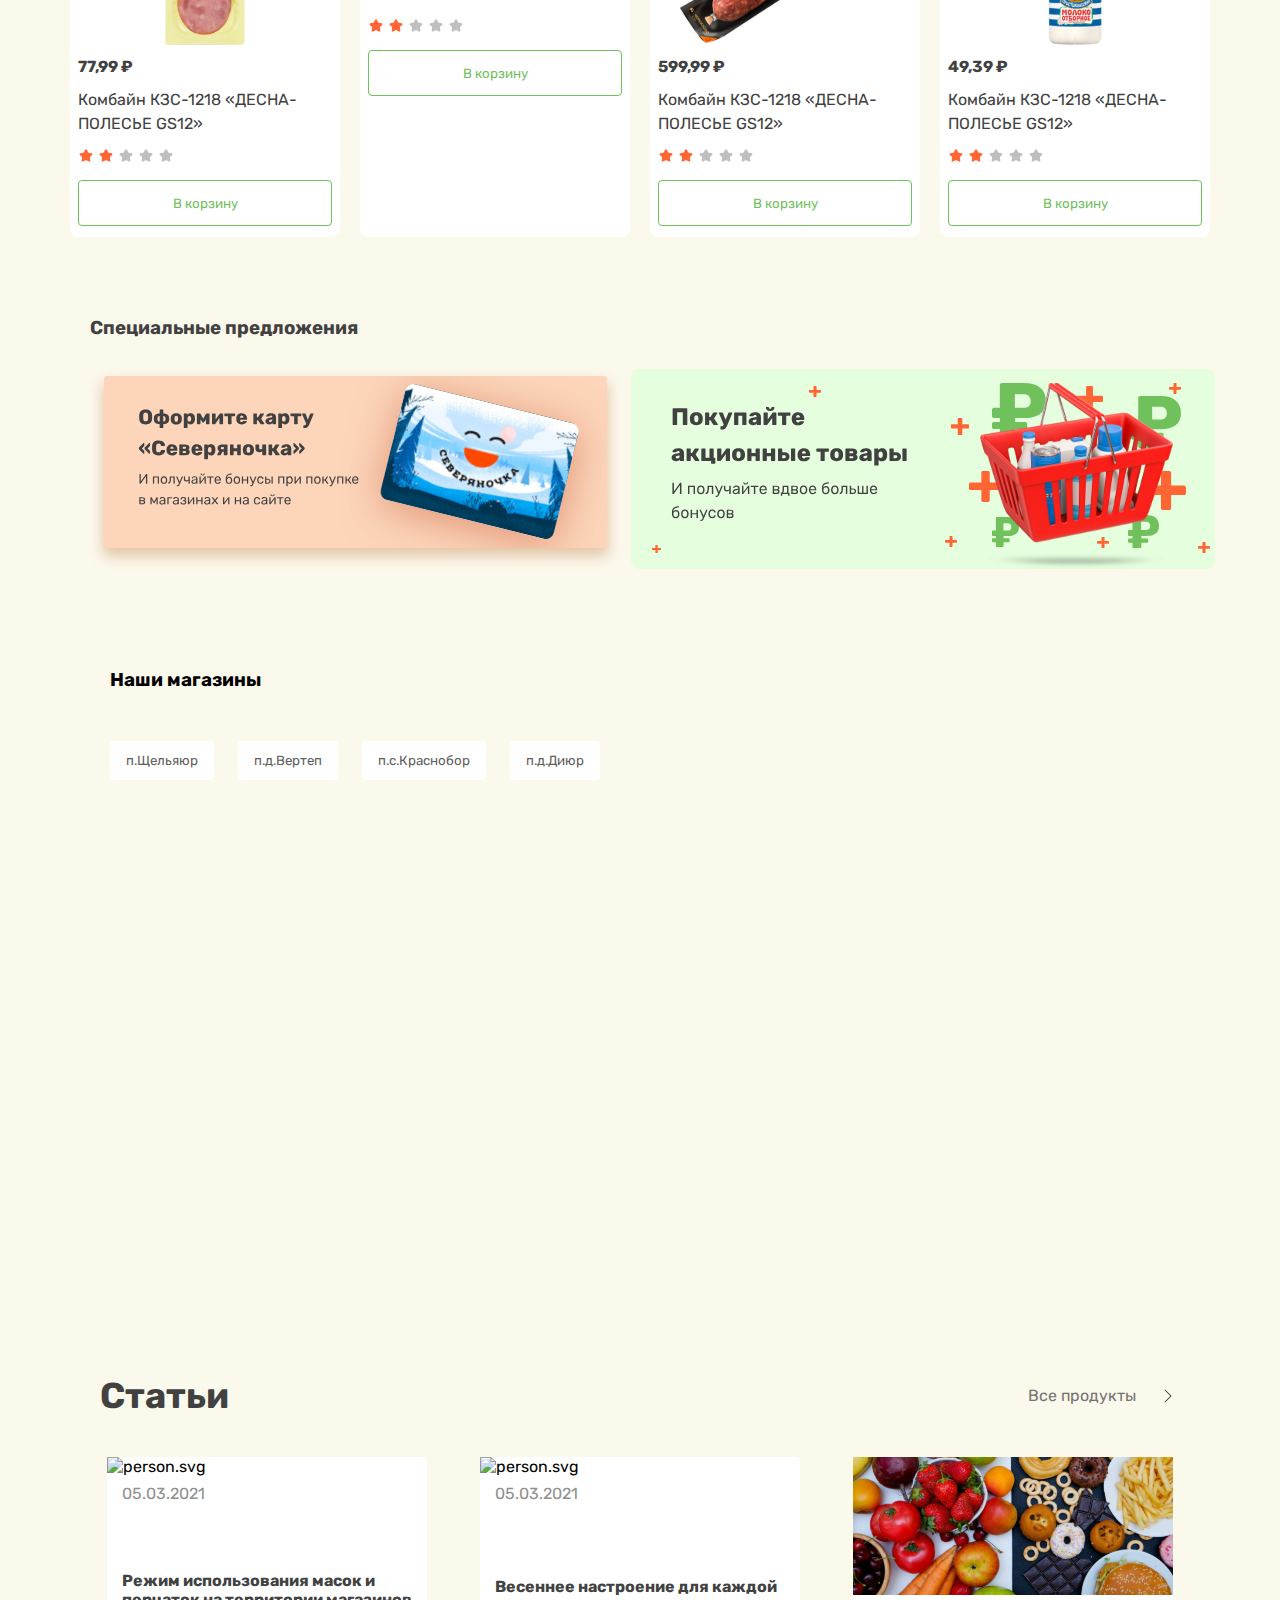
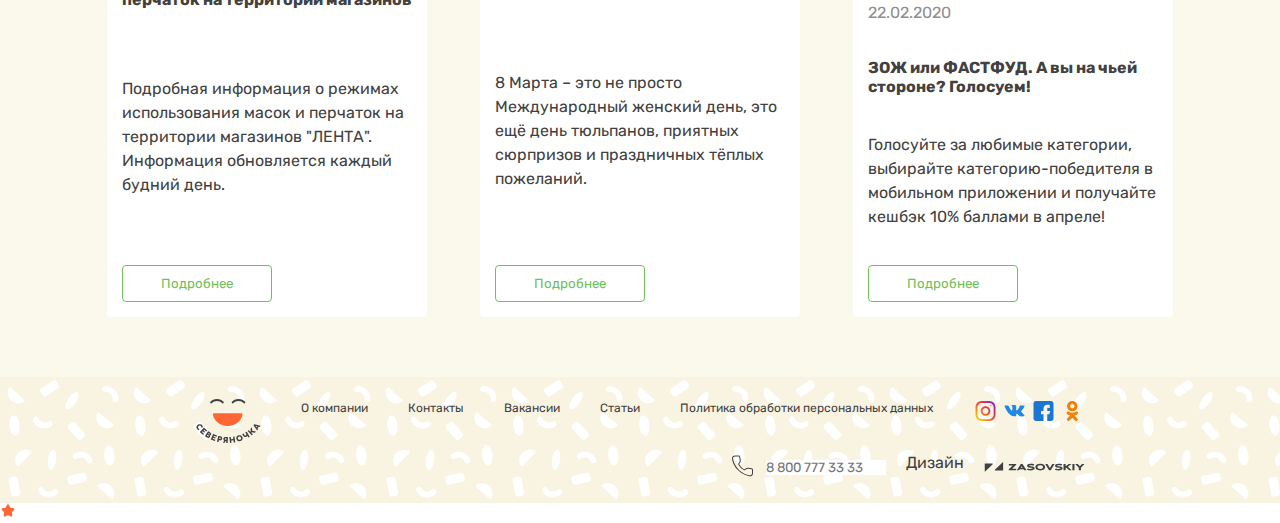
==== commit 5e17827c: "product" ====
--- a/index.html
+++ b/index.html
@@ -3,7 +3,7 @@
 <head>
     <meta charset="UTF-8">
     <meta name="viewport" content="width=device-width, initial-scale=1.0"/>
-    <link rel="stylesheet" href="./scss/style.css">
+    <link rel="stylesheet" href="./css/style.css">
     <title>Ecommerce</title>
 </head>
 <body>
@@ -15,6 +15,7 @@
             <div class="left">
                 <img src="./assets/images/icons/group.svg" alt="Logo.png">
                 <a href="./index.html"><h5>Северяночка</h5></a>
+
 
                 <div>
 
@@ -102,7 +103,7 @@
                             <div style="position: absolute;" class="nav-xx">
                                 <button class="btn-open">
                                     <svg xmlns="http://www.w3.org/2000/svg" width="24" height="24" viewBox="0 0 24 24"
-                                        style="fill: #fff;transform:rotate(1);">
+                                         style="fill: #fff;transform:rotate(1);">
                                         <path d="m16.192 6.344-4.243 4.242-4.242-4.242-1.414 1.414L10.535 12l-4.242 4.242 1.414 1.414 4.242-4.242 4.243 4.242 1.414-1.414L13.364 12l4.242-4.242z"></path>
                                     </svg>
                                 </button>
@@ -112,7 +113,7 @@
                             </div>
                             <div class="nav-phone">
                                 <p>Телефон</p>
-                                <input type="text" id="phone" placeholder="+998 (33) 1234567">
+                                <input  style="width: 100%;height:50px ;"  type="text" id="phone" placeholder="+998 (33) 1234567">
                             </div>
                             <div class="nav-btn">
                                 <button class="btn-open">Вход</button>
--- a/css/style.css
+++ b/css/style.css
@@ -0,0 +1,1211 @@
+@import url('https://fonts.googleapis.com/css2?family=Rubik:ital,wght@0,300..900;1,300..900&display=swap');
+
+
+* {
+    font-family: rubik, sans-serif;
+    margin: 0;
+    padding: 0;
+    box-sizing: border-box;
+}
+
+a {
+    text-decoration: none;
+    color: rgba(65, 65, 65, 1);
+}
+
+
+.container {
+    max-width: 1240px;
+    padding: 10px 50px;
+    margin: 0 auto !important;
+}
+
+.header {
+    position: relative;
+    position: sticky;
+    top: 0;
+    left: 0;
+    height: 80px;
+    right: 0;
+    z-index: 10;
+    background: #fff;
+
+
+}
+
+.main_header {
+    width: 100%;
+    position: relative;
+    box-shadow: rgba(255, 255, 255, 1);
+    display: flex;
+    justify-content: space-around;
+    align-items: center;
+
+}
+
+.left {
+    width: 50%;
+    display: flex;
+    align-items: center;
+    justify-content: space-around;
+    gap: 16px;
+}
+
+.left > h5 {
+    color: rgba(65, 65, 65, 1);
+}
+
+button {
+    display: flex;
+    align-items: center;
+    justify-content: center;
+    /* width: 150px; */
+    padding: 10px 10px 10px 10px;
+    gap: 10px;
+    border-radius: 4px;
+    opacity: 0px;
+    cursor: pointer;
+    background: #70C05B;
+    color: white;
+    border: none;
+    font-weight: 400;
+}
+
+button > img {
+    padding: 0;
+}
+
+input {
+    outline: none;
+}
+
+.inputs input {
+    width: 100%;
+    height: 40px;
+    padding: 8px;
+    /* gap: 10px; */
+    border-radius: 4px;
+    border: 1px solid rgb(2, 154, 2);
+
+
+}
+
+.inputs {
+    position: relative;
+}
+
+.inputs > img {
+    position: absolute;
+    right: 5px;
+    top: 8px;
+}
+
+.right {
+    width: 50%;
+    display: flex;
+    align-items: center;
+    justify-content: space-around;
+    /* border: 1px black solid; */
+}
+
+.right > a {
+    display: flex;
+    align-items: center;
+    flex-direction: column;
+    text-decoration: none;
+    /* gap:8px; */
+
+    color: rgba(65, 65, 65, 1);
+}
+
+
+.person {
+    display: flex;
+    align-items: center;
+    justify-content: center;
+    /* border: 1px black solid; */
+    gap: 10px;
+}
+
+.people-str {
+    border: none;
+    cursor: pointer;
+}
+
+
+.peoples {
+    display: flex;
+    flex-direction: row;
+    align-items: center;
+}
+
+.navbar {
+    position: fixed;
+    position: absolute;
+    top: 0;
+    left: 0;
+    width: 100%;
+    height: 100vh;
+    background: #FCD5BACC;
+    display: none;
+    align-items: center;
+    justify-content: center;
+    animation: modalScale 0.3s linear alternate;
+}
+
+.navbar.open {
+    display: flex;
+}
+
+
+.nav {
+    position: relative;
+    display: flex;
+    flex-direction: column;
+    justify-content: center;
+    align-items: center;
+    gap: 32px;
+    width: 420px;
+    height: 431px;
+    border-radius: 4px 4px 4px 4px;
+    opacity: 0px;
+    box-shadow: 8px 16px 32px 0px #FF663333;
+    background: #FFFFFF;
+    animation: modalScale 0.3s linear alternate;
+}
+
+.nav-xx {
+    position: absolute;
+    right: 5px;
+    top: 5px;
+    border: 0px;
+    color: #F3F2F1;
+}
+
+.nav-exit {
+    font-family: Rubik;
+    font-size: 24px;
+    font-weight: 700;
+    line-height: 36px;
+    text-align: center;
+    width: 260px;
+    height: 36px;
+    color: #414141;
+}
+
+.nav-phone p {
+    font-family: Rubik;
+    font-size: 15px;
+    font-weight: 400;
+    line-height: 27px;
+    text-align: left;
+    color: #414141;
+    width: 260px;
+    height: 27px;
+}
+
+.nav-phone > #phone {
+    font-family: Rubik;
+    font-size: 24px !important;
+    font-weight: 400;
+    line-height: 36px;
+    text-align: left !important;
+    width: 260px !important;
+    height: 60px !important;
+    padding: 12px 16px 12px 16px !important;
+
+    border-radius: 4px 4px 4px 4px !important;
+    border: 1px 0px 0px 0px !important;
+    border: 1px solid #70C05B !important;
+    box-shadow: 4px 8px 16px 0px #70C05B33 !important;
+    outline: none !important;
+}
+
+.nav-btn button {
+    font-family: Rubik;
+    font-size: 24px;
+    font-weight: 400;
+    line-height: 36px;
+    text-align: center;
+    width: 228px;
+    height: 36px;
+    width: 260px;
+    height: 68px;
+    /* padding: 16px 0px 0px 0px; */
+    border-radius: 4px 4px 4px 4px;
+    border: none;
+    background: #FCD5BA;
+    color: #FF6633;
+}
+
+
+.nav1 {
+    display: flex;
+    flex-direction: row;
+    gap: 16px;
+}
+
+.nav1-link button {
+    font-family: Rubik;
+    font-size: 12px;
+    font-weight: 400;
+    line-height: 18px;
+    text-align: center;
+    width: 121px;
+    height: 32px;
+    gap: 8px;
+    color: #414141;
+    border-radius: 4px 4px 4px 4px;
+    border: 1px solid #fff;
+    border: none;
+    background: none;
+    transition: 0.4s;
+}
+
+.nav1-link button:hover {
+    color: #70C05B;
+    border: 1px solid #70C05B;
+
+}
+
+.people-str.open {
+    display: flex;
+}
+
+@keyframes modalScale {
+    from {
+        transform: scale(0)
+    }
+    to {
+        transform: scale(1);
+    }
+
+}
+
+main {
+
+    background-color: rgba(251, 248, 236, 1);
+}
+
+.main_1 {
+    background: #fff;
+    background-image: url(../assets/images/icons/Group\ 7100.svg);
+    width: 100%;
+    height: 211px;
+    background-repeat: no-repeat;
+    background-size: cover;
+}
+
+.asos {
+    display: flex;
+    align-items: center;
+    justify-content: space-around;
+}
+
+.aksiya {
+    display: flex;
+    align-items: center;
+    justify-content: space-between;
+    padding: 20px;
+}
+
+.aksiya > h1 {
+    color: rgba(65, 65, 65, 1);
+    font-size: 36px;
+}
+
+.vse {
+    display: flex;
+    align-items: center;
+    justify-content: space-around;
+    gap: 20px;
+}
+
+.cards {
+    padding: 20px;
+}
+
+.card {
+    position: relative;
+    /* border: 1px black solid; */
+    width: 272px;
+    z-index: 0;
+    height: 349px;
+    gap: 5px;
+    display: flex;
+    flex-direction: column;
+    border-radius: 4px 0px 0px 0px;
+    opacity: 0px;
+    padding: 8px;
+    margin-top: 40px;
+    background: #fff;
+    border-radius: 8px;
+}
+
+.card2 {
+    position: relative;
+    /* border: 1px black solid; */
+    width: 272px;
+    z-index: 0;
+    height: 349px;
+    gap: 12px;
+    display: flex;
+    flex-direction: column;
+    border-radius: 4px 0px 0px 0px;
+    opacity: 0px;
+    padding: 8px;
+    margin-top: 40px;
+    background: #fff;
+    border-radius: 8px;
+}
+
+.card > img {
+    width: 100%;
+    /* border: 1px black solid; */
+    background-size: cover;
+}
+
+.card2 > img {
+    width: 100%;
+    /* border: 1px black solid; */
+    background-size: cover;
+}
+
+.cost {
+    width: 100%;
+    display: flex;
+    justify-content: space-between;
+
+}
+
+.cost > p {
+    font-size: 16px;
+    color: rgba(96, 96, 96, 1);
+}
+
+.cost > strong {
+    color: rgba(65, 65, 65, 1);
+}
+
+.cost > h6 {
+    font-weight: 300;
+    color: rgba(191, 191, 191, 1);
+}
+
+.bes > h5 {
+    color: rgba(65, 65, 65, 1);
+    font-weight: 400;
+    font-family: Rubik;
+    font-size: 16px;
+    font-weight: 400;
+    line-height: 24px;
+    text-align: left;
+
+}
+
+.card > button {
+    width: 100%;
+    height: 46px;
+    background: transparent;
+    border: #70C05B 1.5px solid;
+    color: #70C05B;
+    transition: .4s linear all;
+}
+
+.card2 > button {
+    width: 100%;
+    height: 46px;
+    background: transparent;
+    border: #70C05B 1.5px solid;
+    color: #70C05B;
+    transition: .4s linear all;
+}
+
+.card > button:hover {
+    background: rgba(255, 102, 51, 1);
+    color: white;
+    border: none;
+}
+
+.card2 > button:hover {
+    background: rgba(255, 102, 51, 1);
+    color: white;
+    border: none;
+}
+
+.card::before {
+    content: '-50%';
+    background: rgba(255, 102, 51, 1);
+    display: inline-block;
+    display: inline-block;
+    width: 45px;
+    height: 20px;
+    padding: 10px;
+    border-radius: 8px;
+    z-index: 5;
+    color: white;
+    display: flex;
+    align-items: center;
+    top: 115px;
+    position: absolute;
+    transition: .3s;
+    cursor: pointer;
+}
+
+
+.card::after {
+    content: url(../assets/images/icons/heart.svg);
+    background: rgba(243, 242, 241, 1);
+    width: 32px;
+    height: 25px;
+    padding: 10px;
+    border-radius: 8px;
+    z-index: 5;
+    color: white;
+    display: flex;
+    align-self: center;
+    justify-content: center;
+    top: 5px;
+    right: 5px;
+    opacity: 50%;
+    position: absolute;
+    cursor: pointer;
+}
+
+.card2::after {
+    content: url(../assets/images/icons/heart.svg);
+    background: rgba(243, 242, 241, 1);
+    width: 32px;
+    height: 25px;
+    padding: 10px;
+    border-radius: 8px;
+    z-index: 5;
+    color: white;
+    display: flex;
+    align-self: center;
+    justify-content: center;
+    top: 5px;
+    right: 5px;
+    opacity: 50%;
+    position: absolute;
+    cursor: pointer;
+}
+
+
+.hammasi {
+    display: flex;
+    justify-content: space-around;
+    align-items: center;
+    gap: 20px;
+}
+
+.vse > p {
+    color: rgba(117, 115, 113, 1);
+}
+
+.novinki {
+    margin-top: 50px;
+}
+
+.karta {
+    padding: 20px;
+}
+
+.karta > h3 {
+    margin-bottom: 30px;
+}
+
+.ban {
+    padding: 20px;
+}
+
+.ban > h3 {
+    color: rgba(65, 65, 65, 1);
+    margin-bottom: 30px;
+}
+
+.banners {
+    display: flex;
+    align-items: center;
+    gap: 10px;
+    justify-content: space-around;
+}
+
+.banners > img {
+    width: 584px;
+    height: 200px;
+    gap: 10px;
+    border-radius: 8px;
+    opacity: 0px;
+    transition: .3s linear;
+}
+
+.banners > img:hover {
+    box-shadow: 0px 0px 18px 3px rgb(109, 108, 108);
+}
+
+.ich {
+    padding: 40px;
+}
+
+.ich > h3 {
+    margin-bottom: 50px;
+}
+
+.ich > img {
+    max-width: 1100px;
+    cursor: pointer;
+    cursor: pointer;
+}
+
+.btn {
+    display: flex;
+    align-items: center;
+    gap: 24px;
+    margin-bottom: 30px;
+}
+
+.btn > button {
+    background: #fff;
+    color: rgba(96, 96, 96, 1);
+    padding: 12px 16px;
+    transition: .4s linear;
+}
+
+.btn > button:hover {
+    background: #70C05B;
+    color: white;
+}
+
+.stati {
+    padding: 30px;
+}
+
+.stati_cards {
+    padding: 20px;
+    display: flex;
+    align-items: center;
+    justify-content: space-around;
+    gap: 40px;
+}
+
+.stati_cards_card {
+    font-family: rubik;
+    /* border: 1px black solid; */
+    width: 320px;
+    background: #fff;
+    height: 460px;
+    border-radius: 4px;
+    display: flex;
+    gap: 8px;
+    flex-direction: column;
+
+}
+
+.but {
+
+    padding-left: 15px;
+    padding-right: 15px;
+    gap: 8px;
+    display: flex;
+    justify-content: space-between;
+    height: 100%;
+    flex-direction: column;
+    padding-bottom: 15px;
+}
+
+.but > p {
+    color: rgba(143, 143, 143, 1);
+}
+
+.but > strong {
+    color: rgba(65, 65, 65, 1);
+}
+
+.but > button {
+    width: 150px;
+    color: #70C05B;
+    background: #fff;
+    border: #70C05B 1px solid;
+    transition: .4s linear;
+}
+
+.but > button:hover {
+    background: #70C05B;
+    border: 1px solid transparent;
+    color: white;
+
+}
+
+.but > h5 {
+    color: rgba(65, 65, 65, 1);
+    font-family: Rubik;
+    font-size: 16px;
+    font-weight: 400;
+    line-height: 24px;
+    text-align: left;
+
+}
+
+footer {
+    background-color: rgba(249, 244, 226, 1);
+    display: flex;
+    align-items: center;
+
+    height: 126px;
+    background-image: url(../assets/images/icons/pattern2.svg);
+}
+
+.foot {
+    display: flex;
+    align-items: center;
+    justify-content: space-around;
+    flex-direction: column;
+    gap: 10px;
+}
+
+ul {
+    display: flex;
+    gap: 40px;
+
+    font-family: Rubik;
+    font-size: 12px;
+    font-weight: 400;
+    line-height: 18px;
+    text-align: left;
+
+}
+
+.top {
+    width: 100%;
+    justify-self: space-around;
+    gap: 40px;
+    display: flex;
+}
+
+.tel {
+    gap: 10px;
+    display: flex;
+    align-items: center;
+
+}
+
+.tel > input {
+    width: 120px;
+    border: none;
+    outline: none;
+}
+
+.foot_bottom {
+    color: rgba(65, 65, 65, 1);
+    display: flex;
+    align-self: flex-end;
+    gap: 20px;
+}
+
+
+/*////////////////// MEDIA///////////// */
+
+
+@media (max-width: 768px) {
+
+    .container {
+        max-width: 1240px;
+        padding: 10px 20px;
+        margin: 0 auto !important;
+    }
+
+    .header {
+        width: 100%;
+        position: sticky;
+        top: 0;
+        left: 0;
+        height: 80px;
+        right: 0;
+        z-index: 10;
+        background: #fff;
+
+
+    }
+
+
+    .left > h5 {
+        display: none;
+        color: rgba(65, 65, 65, 1);
+    }
+
+
+    button > p {
+        display: none;
+    }
+
+    input {
+        outline: none;
+    }
+
+    .right > a {
+        font-size: 12px;
+    }
+
+    .person > p {
+        display: none;
+    }
+
+    .icon_shape {
+        display: none;
+    }
+
+    .aksiya {
+        width: 100%;
+        display: flex;
+        align-items: center;
+        justify-content: space-between;
+        padding: 0;
+
+    }
+
+    .aksiya > h1 {
+        color: rgba(65, 65, 65, 1);
+        font-size: 24px;
+    }
+
+    .vse {
+        display: flex;
+        align-items: center;
+        justify-content: space-around;
+        gap: 20px;
+        font-size: 16px;
+    }
+
+    .cards {
+        padding: 0;
+    }
+
+    .card {
+        position: relative;
+        /* border: 1px black solid; */
+        width: 272px;
+        z-index: 0;
+        height: 370px;
+        /* gap: 5px; */
+        display: flex;
+        flex-direction: column;
+        border-radius: 4px 0px 0px 0px;
+        opacity: 0px;
+        padding: 8px;
+        justify-content: space-between;
+        margin-top: 40px;
+        background: #fff;
+        border-radius: 8px;
+    }
+
+    .card2 {
+        position: relative;
+        /* border: 1px black solid; */
+        width: 272px;
+        z-index: 0;
+        height: 350px;
+        /* line-height: 15px; */
+        /* gap: 12px; */
+        display: flex;
+        justify-content: space-evenly;
+        flex-direction: column;
+        border-radius: 4px 0px 0px 0px;
+        opacity: 0px;
+        padding: 8px;
+        margin-top: 40px;
+        background: #fff;
+        border-radius: 8px;
+    }
+
+    .cost > p {
+        font-size: 16px;
+        color: rgba(96, 96, 96, 1);
+    }
+
+    .cost > strong {
+        font-size: 18px;
+        color: rgba(65, 65, 65, 1);
+    }
+
+    .cost > h6 {
+        font-weight: 300;
+        color: rgba(191, 191, 191, 1);
+    }
+
+
+    .card::before {
+        content: '-50%';
+        background: rgba(255, 102, 51, 1);
+        display: inline-block;
+        display: inline-block;
+        width: 35px;
+        height: 15px;
+        padding: 10px;
+        border-radius: 8px;
+        z-index: 5;
+        color: white;
+        display: flex;
+        font-size: 16px;
+        align-items: center;
+        top: 90px;
+        position: absolute;
+        transition: .3s;
+        cursor: pointer;
+    }
+
+
+    .card::after {
+        content: url(../assets/images/icons/heart.svg);
+        background: rgba(243, 242, 241, 1);
+        width: 32px;
+        height: 25px;
+        padding: 10px;
+        border-radius: 8px;
+        z-index: 5;
+        color: white;
+        display: flex;
+        align-self: center;
+        justify-content: center;
+        top: 5px;
+        right: 5px;
+        opacity: 50%;
+        position: absolute;
+        cursor: pointer;
+    }
+
+    .card2::after {
+        content: url(../assets/images/icons/heart.svg);
+        background: rgba(243, 242, 241, 1);
+        width: 32px;
+        height: 25px;
+        padding: 10px;
+        border-radius: 8px;
+        z-index: 5;
+        color: white;
+        display: flex;
+        align-self: center;
+        justify-content: center;
+        top: 5px;
+        right: 5px;
+        opacity: 50%;
+        position: absolute;
+        cursor: pointer;
+    }
+
+
+    .hammasi {
+        display: flex;
+        justify-content: space-around;
+        align-items: center;
+        gap: 20px;
+    }
+
+    .card:last-child {
+        display: none;
+    }
+
+    .card2:last-child {
+        display: none;
+    }
+
+    .vse > p {
+        color: rgba(117, 115, 113, 1);
+    }
+
+
+    .karta {
+        padding: 0;
+    }
+
+    .karta > h3 {
+        margin-bottom: 30px;
+    }
+
+    .ban {
+        padding: 0;
+    }
+
+    .ban > h3 {
+        color: rgba(65, 65, 65, 1);
+        margin-bottom: 30px;
+    }
+
+    .banners {
+        display: flex;
+        align-items: center;
+        gap: 10px;
+        justify-content: space-around;
+    }
+
+    .banners > img {
+        width: 350px;
+        height: 200px;
+        background-size: cover;
+        gap: 10px;
+        border-radius: 8px;
+        opacity: 0px;
+        transition: .3s linear;
+    }
+
+    .banners > img:hover {
+        box-shadow: 0px 0px 18px 3px rgb(109, 108, 108);
+    }
+
+    .ich {
+        padding: 0;
+    }
+
+    .ich > h3 {
+        margin-bottom: 50px;
+    }
+
+    .ich > img {
+        /* max-width: 1100px; */
+        width: 768px;
+
+        cursor: pointer;
+        cursor: pointer;
+    }
+
+    .btn {
+        display: flex;
+        align-items: center;
+        gap: 24px;
+        margin-bottom: 30px;
+    }
+
+    .btn > button {
+        background: #fff;
+        color: rgba(96, 96, 96, 1);
+        padding: 12px 16px;
+        font-size: 12px;
+        transition: .4s linear;
+    }
+
+    .btn > button:hover {
+        background: #70C05B;
+        color: white;
+    }
+
+
+    .stati {
+        display: flex;
+        align-items: center;
+        justify-content: center;
+        padding: 30px;
+        width: 100%;
+    }
+
+    .stati .aksiya {
+        padding: 20px 20px;
+    }
+
+    .stati_cards {
+        padding: 8px 10px;
+        display: flex;
+        align-items: center;
+        justify-content: space-around;
+        gap: 40px;
+    }
+
+    .stati_cards_card {
+        font-family: rubik;
+        /* border: 1px black solid; */
+        width: 224px;
+        background: #fff;
+        height: 420px;
+        border-radius: 4px;
+        display: flex;
+        gap: 8px;
+        flex-direction: column;
+
+    }
+
+    .but > p {
+        font-size: 8px;
+        color: rgba(143, 143, 143, 1);
+    }
+
+    .but > strong {
+        font-size: 16px;
+        color: rgba(65, 65, 65, 1);
+    }
+
+    .but > button {
+        width: 150px;
+        color: #70C05B;
+        background: #fff;
+        border: #70C05B 1px solid;
+        transition: .4s linear;
+    }
+
+    .but > button:hover {
+        background: #70C05B;
+        border: 1px solid transparent;
+        color: white;
+
+    }
+
+    .but > h5 {
+        color: rgba(65, 65, 65, 1);
+        font-family: Rubik;
+        font-size: 12px;
+        font-weight: 400;
+        line-height: 24px;
+        text-align: left;
+
+    }
+
+    footer {
+        background-color: rgba(249, 244, 226, 1);
+        display: flex;
+        align-items: center;
+        flex-wrap: wrap;
+        height: 126px;
+        background-image: url(../assets/images/icons/pattern2.svg);
+    }
+
+    .foot {
+        display: flex;
+        align-items: center;
+        justify-content: space-around;
+        flex-direction: row;
+        gap: 10px;
+    }
+
+    ul {
+        width: 270px;
+        flex-wrap: wrap;
+        display: flex;
+        align-items: center;
+        justify-content: space-around;
+        gap: 10px;
+        font-family: Rubik;
+        font-size: 12px;
+        font-weight: 400;
+        line-height: 18px;
+        text-align: left;
+
+    }
+
+    .top {
+        justify-self: space-around;
+        gap: 10px;
+        display: flex;
+    }
+
+    .tel {
+        gap: 10px;
+        display: flex;
+        align-items: center;
+
+    }
+
+    .tel > input {
+        width: 120px;
+        border: none;
+        outline: none;
+    }
+
+    .foot_bottom {
+        color: rgba(65, 65, 65, 1);
+        display: flex;
+        flex-direction: column;
+        gap: 20px;
+    }
+
+    .foot_bottom > p {
+        display: inline;
+        font-size: 16px;
+    }
+
+    .social {
+        width: 75px;
+        align-items: center;
+        justify-content: center;
+        flex-wrap: wrap;
+    }
+
+}
+
+
+.humburger a {
+    color: #fff;
+    padding-left: 35px;
+}
+
+@media (max-width: 768) {
+    .humburger a {
+        display: none !important;
+        color: #fff;
+        padding-left: 35px;
+    }
+}
+
+.navlink {
+    display: flex;
+    justify-content: space-between;
+    gap: 50px;
+    align-items: center;
+    position: absolute;
+    font-family: Rubik;
+    font-size: 16px;
+    font-weight: 700;
+    transition: .4s cubic-be;
+    line-height: 24px;
+    text-align: left;
+    background-color: white;
+    padding: 30px 15px !important;
+    opacity: 0;
+    left: 0;
+    transition: 0.4s;
+}
+
+.navlink.show {
+    position: absolute;
+    opacity: 1;
+}
+
+.nav-close {
+    background: #fff;
+    width: 300px;
+    height: 400px;
+    box-shadow: 0px 0px 20px 0px;
+    border-radius: 8px;
+    padding: 20px;
+    display: flex;
+    flex-direction: column;
+    gap: 24px;
+}
+
+.nav2 {
+    display: flex;
+    flex-direction: column;
+    gap: 24px;
+    margin-top: -40px;
+}
+
+.nav3 {
+    display: flex;
+    flex-direction: column;
+    gap: 24px;
+    margin-top: -40px;
+}
+
+.nav4 {
+    display: flex;
+    flex-direction: column;
+    gap: 24px;
+    margin-top: -40px;
+}
+
+a {
+    color: #414141;
+    transition: 0.4s;
+}
+
+.nav_item a:hover {
+    color: #FF6633;
+}
+
